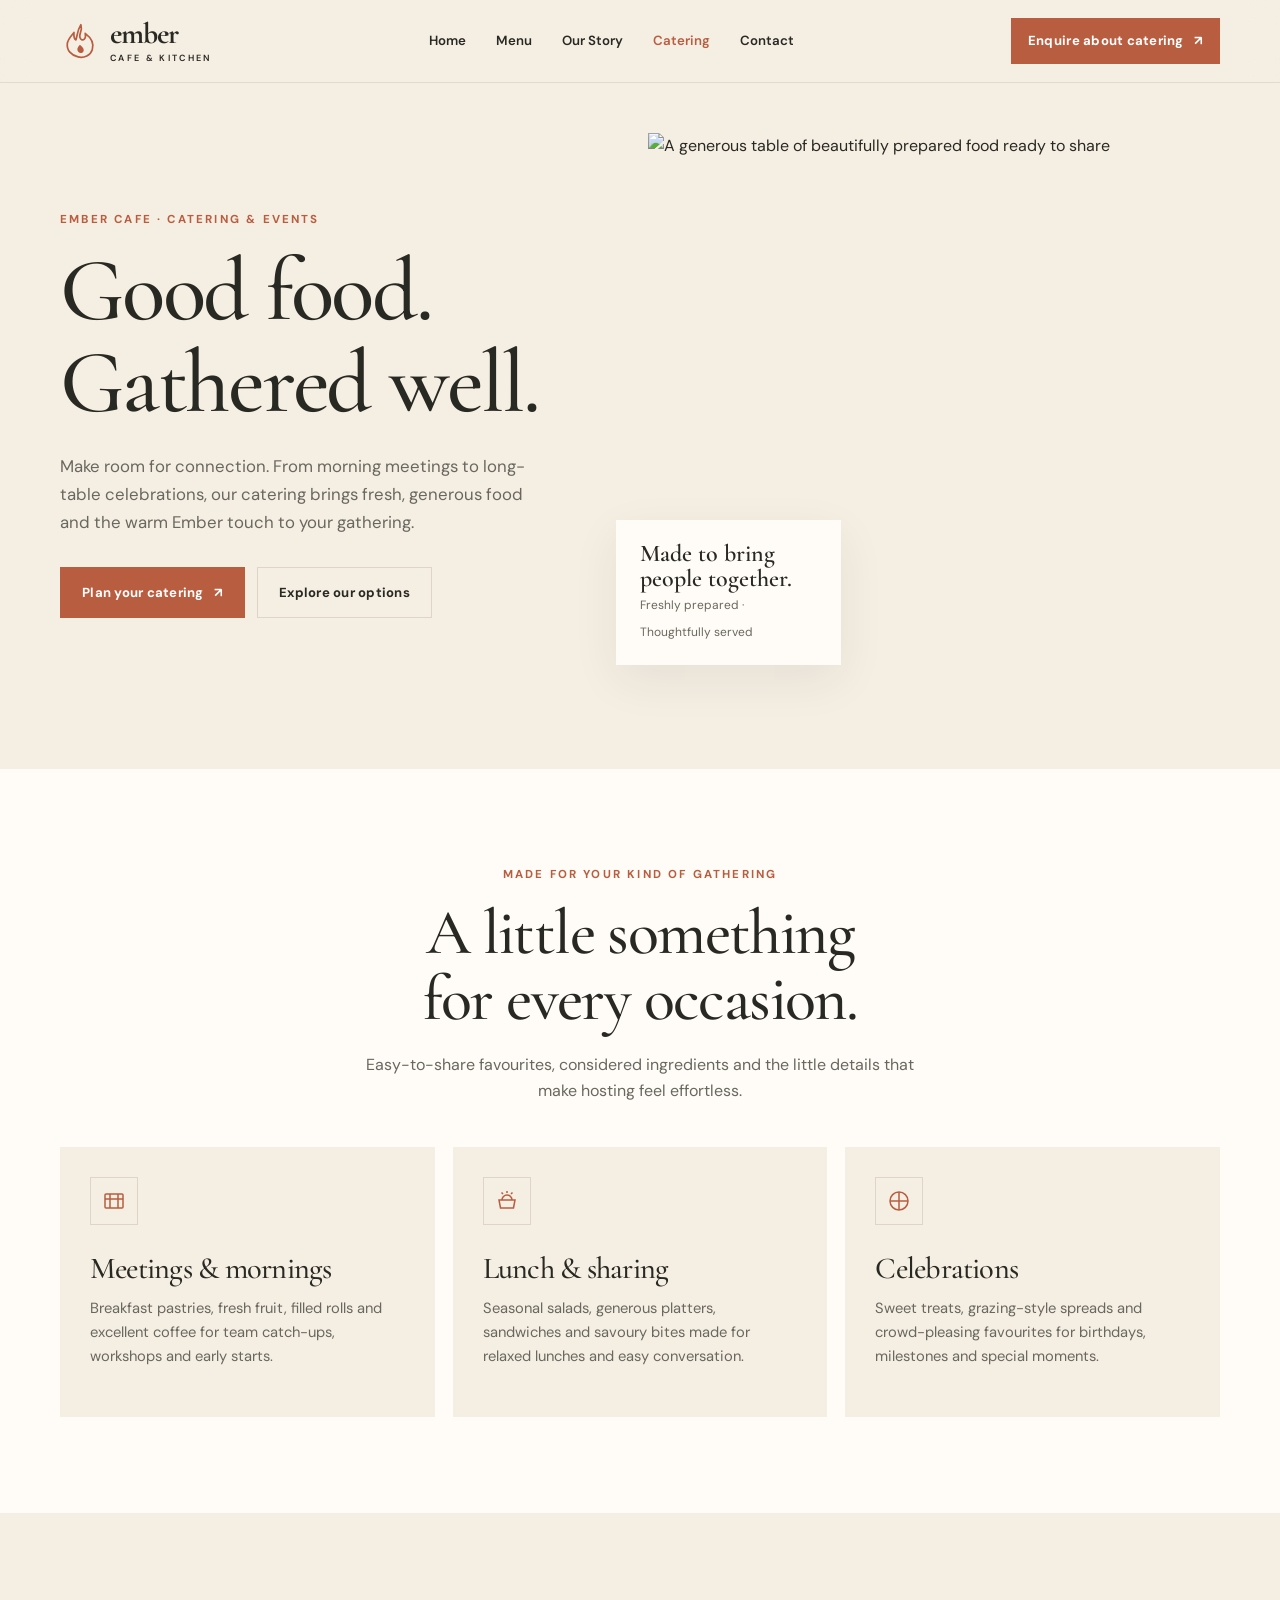
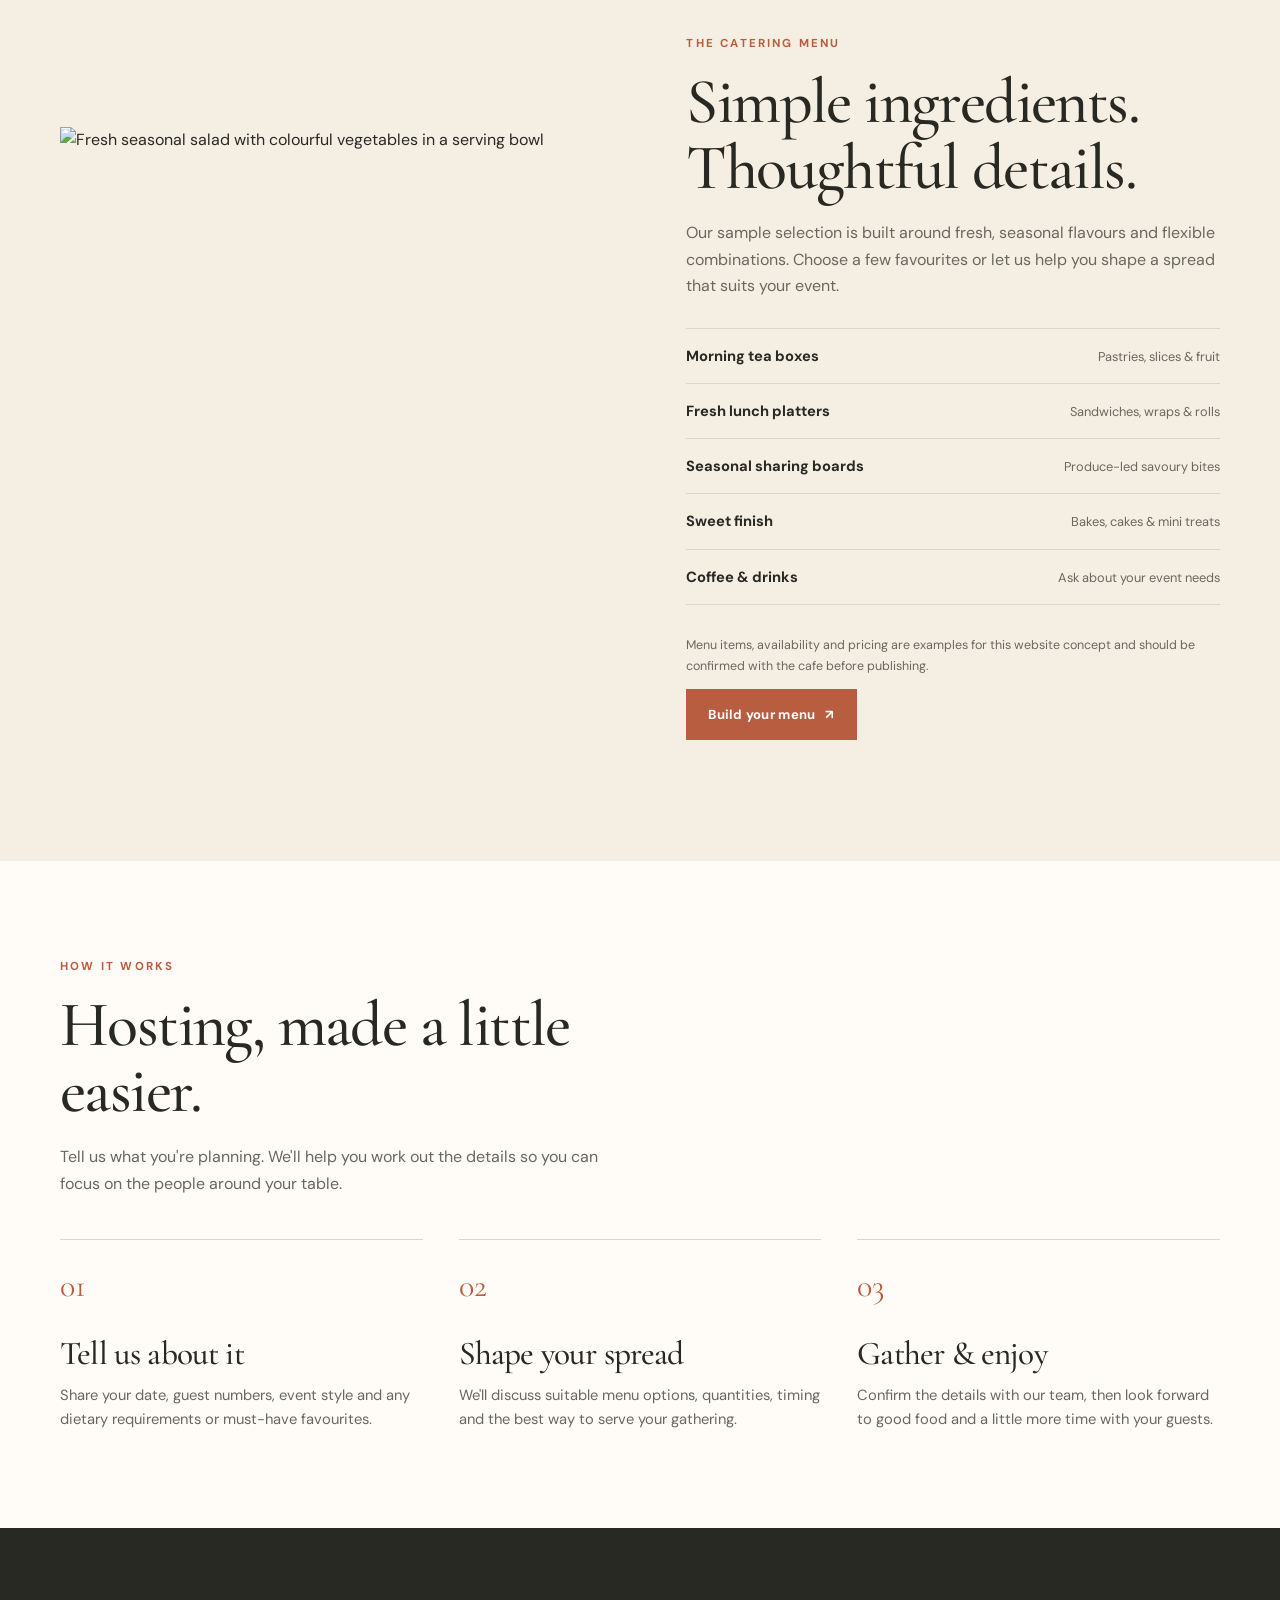
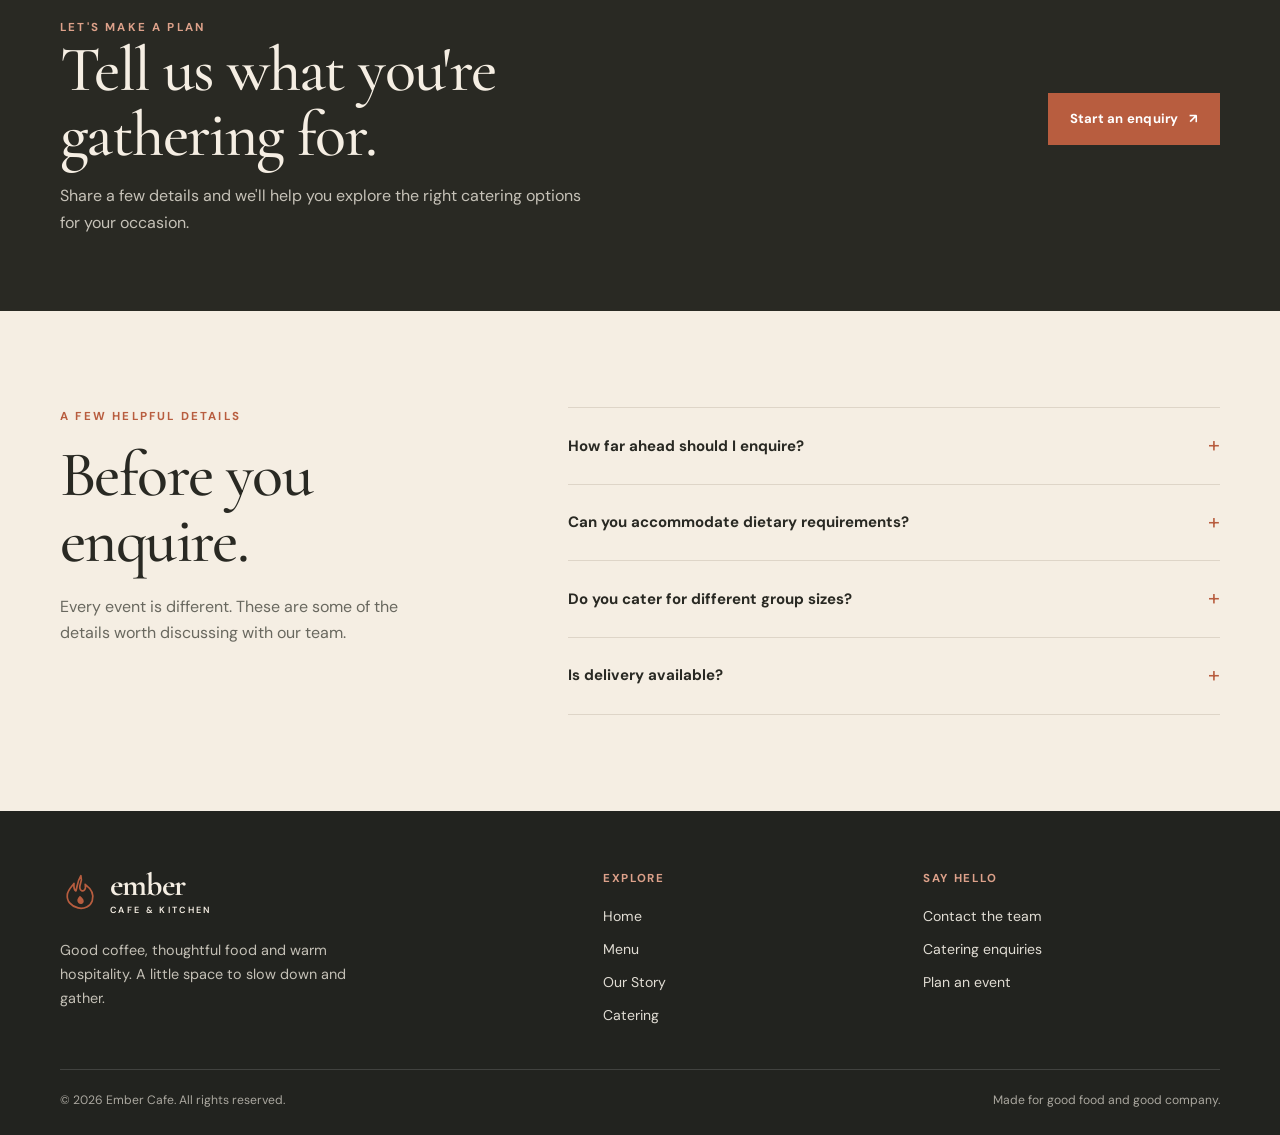
==== demo/cafe/catering.html @ 6b2b1d2e "Added cafe demo" ====
<!DOCTYPE html>
<html lang="en-NZ">
<head>
  <meta charset="UTF-8">
  <meta name="viewport" content="width=device-width, initial-scale=1">
  <meta name="theme-color" content="#F5EEE3">
  <title>Catering & Events | Ember Cafe</title>
  <meta name="description" content="Bring the warmth of Ember Cafe to your next meeting, celebration or gathering with thoughtful catering, fresh food and great coffee.">
  <meta property="og:title" content="Catering & Events | Ember Cafe">
  <meta property="og:description" content="Thoughtful food, good coffee and warm hospitality for your next gathering.">
  <meta property="og:type" content="website">
  <meta property="og:url" content="https://www.example.com/catering">
  <link rel="canonical" href="https://www.example.com/catering">
  <link rel="preconnect" href="https://fonts.googleapis.com">
  <link rel="preconnect" href="https://fonts.gstatic.com" crossorigin>
  <link href="https://fonts.googleapis.com/css2?family=Cormorant+Garamond:wght@400;500;600;700&family=DM+Sans:wght@400;500;600;700&display=swap" rel="stylesheet">
  <style>
    :root{--cream:#F5EEE3;--paper:#FFFCF7;--ink:#292923;--muted:#69685F;--terracotta:#B85D3F;--terracotta-dark:#91432D;--sage:#89917A;--line:#DED5C8;--white:#fff}
    *{box-sizing:border-box}
    html{scroll-behavior:smooth;scroll-padding-top:100px}
    body{margin:0;background:var(--cream);color:var(--ink);font-family:"DM Sans",sans-serif;line-height:1.65}
    img{display:block;max-width:100%;width:100%;object-fit:cover}
    a{color:inherit;text-decoration:none}
    button,input,select,textarea{font:inherit}
    .container{width:min(1160px,calc(100% - 48px));margin-inline:auto}
    .eyebrow{font-size:.72rem;letter-spacing:.19em;text-transform:uppercase;font-weight:700;color:var(--terracotta);margin:0 0 16px}
    h1,h2,h3,p{margin-top:0}
    h1,h2,h3{font-family:"Cormorant Garamond",serif;font-weight:500;line-height:1.03;letter-spacing:-.025em}
    h1{font-size:clamp(3.4rem,7vw,6.5rem);margin-bottom:24px}
    h2{font-size:clamp(2.6rem,5vw,4.4rem);margin-bottom:20px}
    h3{font-size:clamp(1.6rem,2.6vw,2.1rem);margin-bottom:12px}
    p{color:var(--muted)}
    .site-header{position:sticky;top:0;z-index:20;background:rgba(245,238,227,.95);backdrop-filter:blur(14px);border-bottom:1px solid rgba(41,41,35,.1)}
    .nav-wrap{min-height:82px;display:flex;align-items:center;justify-content:space-between;gap:28px}
    .brand{display:inline-flex;align-items:center;gap:11px;flex-shrink:0}
    .brand-mark{width:39px;height:39px;color:var(--terracotta)}
    .brand-name{font-family:"Cormorant Garamond",serif;font-size:1.85rem;line-height:1;font-weight:700;letter-spacing:-.035em}
    .brand-name span{display:block;font-family:"DM Sans",sans-serif;font-size:.56rem;letter-spacing:.26em;text-transform:uppercase;font-weight:600;margin-top:5px}
    .nav-links{display:flex;align-items:center;gap:30px;font-size:.83rem;font-weight:600}
    .nav-links a{transition:color .2s}
    .nav-links a:hover,.nav-links a[aria-current="page"]{color:var(--terracotta)}
    .nav-cta,.btn{display:inline-flex;align-items:center;justify-content:center;gap:10px;background:var(--terracotta);color:white;padding:14px 21px;border:1px solid var(--terracotta);font-size:.82rem;font-weight:700;letter-spacing:.02em;transition:background .2s,border-color .2s,transform .2s;cursor:pointer}
    .nav-cta{padding:11px 16px}
    .nav-cta:hover,.btn:hover{background:var(--terracotta-dark);border-color:var(--terracotta-dark);transform:translateY(-1px)}
    .btn-outline{background:transparent;color:var(--ink);border-color:var(--line)}
    .btn-outline:hover{color:white}
    .menu-toggle{display:none;background:none;border:0;padding:8px;color:var(--ink);cursor:pointer}
    .hero{padding:50px 0 76px}
    .hero-grid{display:grid;grid-template-columns:.94fr 1.06fr;align-items:center;gap:7%}
    .hero-copy{padding:32px 0 30px}
    .hero-copy .intro{max-width:470px;font-size:1.05rem;margin-bottom:30px}
    .hero-actions{display:flex;flex-wrap:wrap;gap:12px}
    .hero-media{position:relative;min-height:560px}
    .hero-media img{height:560px}
    .image-note{position:absolute;left:-32px;bottom:28px;background:var(--paper);padding:21px 24px;max-width:225px;box-shadow:0 15px 45px #29292312}
    .image-note strong{display:block;font-family:"Cormorant Garamond",serif;font-size:1.5rem;font-weight:600;line-height:1.05}
    .image-note span{font-size:.75rem;color:var(--muted)}
    .section{padding:96px 0}
    .section-paper{background:var(--paper)}
    .section-head{max-width:650px;margin-bottom:42px}
    .section-head.center{text-align:center;margin-inline:auto}
    .section-head p{max-width:560px}
    .section-head.center p{margin-inline:auto}
    .offer-grid{display:grid;grid-template-columns:repeat(3,1fr);gap:18px}
    .offer-card{background:var(--cream);padding:30px;min-height:270px;display:flex;flex-direction:column;align-items:flex-start}
    .offer-icon{width:48px;height:48px;border:1px solid var(--line);display:grid;place-items:center;color:var(--terracotta);margin-bottom:28px}
    .offer-icon svg{width:24px;height:24px}
    .offer-card p{font-size:.92rem;margin-bottom:0}
    .offer-card h3{font-size:1.9rem}
    .menu-feature{display:grid;grid-template-columns:1fr 1fr;align-items:center;gap:8%}
    .menu-feature img{height:520px}
    .menu-copy{padding:25px 0}
    .menu-list{list-style:none;padding:0;margin:28px 0 30px;border-top:1px solid var(--line)}
    .menu-list li{padding:15px 0;border-bottom:1px solid var(--line);display:flex;gap:20px;justify-content:space-between;align-items:baseline}
    .menu-list strong{font-size:.92rem}
    .menu-list span{font-size:.8rem;color:var(--muted);text-align:right}
    .note{font-size:.78rem;color:var(--muted)}
    .process-grid{display:grid;grid-template-columns:repeat(3,1fr);gap:36px}
    .step{border-top:1px solid var(--line);padding-top:20px}
    .step-number{font-family:"Cormorant Garamond",serif;font-size:2rem;color:var(--terracotta);display:block;margin-bottom:24px}
    .step p{font-size:.92rem;margin-bottom:0}
    .cta-band{background:var(--ink);color:var(--cream);padding:75px 0}
    .cta-inner{display:flex;align-items:center;justify-content:space-between;gap:35px}
    .cta-inner h2{max-width:650px;margin-bottom:0}
    .cta-inner p{color:#c6c2b8;max-width:540px;margin:15px 0 0}
    .cta-band .eyebrow{color:#DDA18A}
    .cta-band .btn{flex-shrink:0}
    .faq-grid{display:grid;grid-template-columns:.75fr 1.25fr;gap:10%}
    .faq-list{border-top:1px solid var(--line)}
    details{border-bottom:1px solid var(--line);padding:20px 0}
    summary{font-weight:700;font-size:.94rem;cursor:pointer;list-style:none;display:flex;align-items:center;justify-content:space-between;gap:15px}
    summary::-webkit-details-marker{display:none}
    summary::after{content:"+";font-size:1.35rem;color:var(--terracotta);font-weight:400}
    details[open] summary::after{content:"−"}
    details p{font-size:.9rem;margin:14px 30px 0 0}
    .site-footer{background:#22231F;color:var(--cream);padding:58px 0 24px}
    .footer-grid{display:grid;grid-template-columns:1.3fr .7fr .8fr;gap:60px;padding-bottom:42px}
    .footer-brand .brand-name{font-size:2rem}
    .footer-brand p{color:#c4c0b6;max-width:330px;margin-top:20px;font-size:.9rem}
    .footer-title{font-size:.72rem;letter-spacing:.15em;text-transform:uppercase;color:#DDA18A;font-weight:700;margin-bottom:17px}
    .footer-links{display:grid;gap:10px;font-size:.88rem;color:#e1ddd4}
    .footer-links a:hover{color:#DDA18A}
    .footer-bottom{border-top:1px solid #ffffff24;padding-top:20px;display:flex;justify-content:space-between;gap:20px;font-size:.76rem;color:#aaa79f}
    .footer-bottom p{color:inherit;margin:0}
    @media(max-width:900px){.nav-links{gap:18px}.nav-links a{font-size:.78rem}.nav-cta{display:none}.hero-grid{gap:4%}.hero-media,.hero-media img{min-height:470px;height:470px}.image-note{left:-18px}.offer-grid{grid-template-columns:1fr 1fr}.offer-card:last-child{grid-column:span 2;min-height:220px}.menu-feature{gap:5%}.menu-feature img{height:460px}.footer-grid{gap:35px}}
    @media(max-width:700px){.container{width:min(100% - 36px,560px)}.nav-wrap{min-height:72px}.menu-toggle{display:block}.menu-toggle svg{width:26px;height:26px}.nav-links{display:none;position:absolute;top:72px;left:0;right:0;background:var(--cream);padding:18px 24px 25px;border-bottom:1px solid var(--line);flex-direction:column;align-items:stretch;gap:0}.nav-links.open{display:flex}.nav-links a{padding:12px 0;font-size:.9rem;border-bottom:1px solid #29292312}.nav-links a:last-child{border-bottom:0}.hero{padding:28px 0 56px}.hero-grid{grid-template-columns:1fr;gap:30px}.hero-copy{padding:20px 0 0}.hero-copy .intro{font-size:.98rem}.hero-media,.hero-media img{height:380px;min-height:380px}.image-note{left:12px;bottom:12px;padding:17px 18px}.section{padding:68px 0}h1{font-size:clamp(3.25rem,15vw,5rem)}h2{font-size:clamp(2.6rem,12vw,3.7rem)}.offer-grid{grid-template-columns:1fr}.offer-card,.offer-card:last-child{grid-column:auto;min-height:unset;padding:26px}.offer-icon{margin-bottom:20px}.menu-feature{grid-template-columns:1fr;gap:28px}.menu-feature img{height:350px;order:2}.menu-copy{padding:0}.process-grid{grid-template-columns:1fr;gap:28px}.step{padding-top:16px}.step-number{margin-bottom:12px}.cta-inner{align-items:flex-start;flex-direction:column}.cta-band{padding:60px 0}.faq-grid{grid-template-columns:1fr;gap:18px}.footer-grid{grid-template-columns:1fr 1fr;gap:32px}.footer-brand{grid-column:span 2}.footer-bottom{flex-direction:column;gap:8px}}
    @media(prefers-reduced-motion:reduce){html{scroll-behavior:auto}*,*::before,*::after{transition:none!important}}
  </style>
  <script type="application/ld+json">
  {"@context":"https://schema.org","@graph":[{"@type":"Organization","name":"Ember Cafe","url":"https://www.example.com","description":"Cafe and catering concept"},{"@type":"WebPage","name":"Catering & Events | Ember Cafe","url":"https://www.example.com/catering","description":"Catering for meetings, celebrations and gatherings."}]}
  </script>
</head>
<body>
<header class="site-header">
  <div class="container nav-wrap">
    <a class="brand" href="index.html" aria-label="Ember Cafe home">
      <svg class="brand-mark" viewBox="0 0 48 48" fill="none" aria-hidden="true"><path d="M25.7 4.5c2.4 8.1-2.4 10.3-1.3 15.4.7 3.1 3.5 4.3 5.5 2.4 2.4-2.2 1.4-5.6 1.1-7.1 7 5.2 11.4 12.1 8.7 20.1C37.6 42 29.8 46 22.2 44.2 13.9 42.3 8 36 9 27.8c.7-5.8 4.9-9.4 8.2-13.7-.4 5.4.3 8.1 2.4 9.2 1.8-5.8 1.7-11.8 6.1-18.8Z" stroke="currentColor" stroke-width="2.1" stroke-linecap="round" stroke-linejoin="round"/><path d="M24.5 29.1c-3.4 3.2-4.2 6.2-1.9 9 1.6 2 4.8 1.8 6.1-.3 1.5-2.4.1-5.2-4.2-8.7Z" fill="currentColor"/></svg>
      <span class="brand-name">ember<span>cafe & kitchen</span></span>
    </a>
    <nav class="nav-links" id="primary-nav" aria-label="Main navigation">
      <a href="index.html">Home</a><a href="menu.html">Menu</a><a href="about.html">Our Story</a><a href="catering.html" aria-current="page">Catering</a><a href="contact.html">Contact</a>
    </nav>
    <a class="nav-cta" href="#enquire">Enquire about catering <span aria-hidden="true">↗</span></a>
    <button class="menu-toggle" aria-label="Open navigation menu" aria-expanded="false" aria-controls="primary-nav"><svg viewBox="0 0 24 24" fill="none" stroke="currentColor" stroke-width="1.7" stroke-linecap="round"><path d="M3 7h18M3 12h18M3 17h18"/></svg></button>
  </div>
</header>
<main>
  <section class="hero">
    <div class="container hero-grid">
      <div class="hero-copy">
        <p class="eyebrow">Ember Cafe · Catering & events</p>
        <h1>Good food.<br>Gathered well.</h1>
        <p class="intro">Make room for connection. From morning meetings to long-table celebrations, our catering brings fresh, generous food and the warm Ember touch to your gathering.</p>
        <div class="hero-actions"><a class="btn" href="#enquire">Plan your catering <span aria-hidden="true">↗</span></a><a class="btn btn-outline" href="#offerings">Explore our options</a></div>
      </div>
      <div class="hero-media">
        <img src="https://images.unsplash.com/photo-1555244162-803834f70033?auto=format&fit=crop&w=1400&q=85" alt="A generous table of beautifully prepared food ready to share" fetchpriority="high">
        <div class="image-note"><strong>Made to bring people together.</strong><span>Freshly prepared · Thoughtfully served</span></div>
      </div>
    </div>
  </section>

  <section class="section section-paper" id="offerings">
    <div class="container">
      <div class="section-head center">
        <p class="eyebrow">Made for your kind of gathering</p>
        <h2>A little something<br>for every occasion.</h2>
        <p>Easy-to-share favourites, considered ingredients and the little details that make hosting feel effortless.</p>
      </div>
      <div class="offer-grid">
        <article class="offer-card">
          <div class="offer-icon"><svg viewBox="0 0 24 24" fill="none" stroke="currentColor" stroke-width="1.5"><rect x="3" y="5" width="18" height="14" rx="1"/><path d="M3 10h18M8 5v14m8-14v14"/></svg></div>
          <h3>Meetings & mornings</h3><p>Breakfast pastries, fresh fruit, filled rolls and excellent coffee for team catch-ups, workshops and early starts.</p>
        </article>
        <article class="offer-card">
          <div class="offer-icon"><svg viewBox="0 0 24 24" fill="none" stroke="currentColor" stroke-width="1.5"><path d="M4 11h16l-1.5 8h-13L4 11Z"/><path d="M7 11a5 5 0 0 1 10 0M12 4V2M8 5 6.5 3.5m9.5 1.5 1.5-1.5"/></svg></div>
          <h3>Lunch & sharing</h3><p>Seasonal salads, generous platters, sandwiches and savoury bites made for relaxed lunches and easy conversation.</p>
        </article>
        <article class="offer-card">
          <div class="offer-icon"><svg viewBox="0 0 24 24" fill="none" stroke="currentColor" stroke-width="1.5"><path d="M12 3v18M3 12h18"/><circle cx="12" cy="12" r="9"/></svg></div>
          <h3>Celebrations</h3><p>Sweet treats, grazing-style spreads and crowd-pleasing favourites for birthdays, milestones and special moments.</p>
        </article>
      </div>
    </div>
  </section>

  <section class="section">
    <div class="container menu-feature">
      <img src="https://images.unsplash.com/photo-1547592180-85f173990554?auto=format&fit=crop&w=1100&q=85" alt="Fresh seasonal salad with colourful vegetables in a serving bowl" loading="lazy">
      <div class="menu-copy">
        <p class="eyebrow">The catering menu</p>
        <h2>Simple ingredients.<br>Thoughtful details.</h2>
        <p>Our sample selection is built around fresh, seasonal flavours and flexible combinations. Choose a few favourites or let us help you shape a spread that suits your event.</p>
        <ul class="menu-list">
          <li><strong>Morning tea boxes</strong><span>Pastries, slices & fruit</span></li>
          <li><strong>Fresh lunch platters</strong><span>Sandwiches, wraps & rolls</span></li>
          <li><strong>Seasonal sharing boards</strong><span>Produce-led savoury bites</span></li>
          <li><strong>Sweet finish</strong><span>Bakes, cakes & mini treats</span></li>
          <li><strong>Coffee & drinks</strong><span>Ask about your event needs</span></li>
        </ul>
        <p class="note">Menu items, availability and pricing are examples for this website concept and should be confirmed with the cafe before publishing.</p>
        <a class="btn" href="#enquire">Build your menu <span aria-hidden="true">↗</span></a>
      </div>
    </div>
  </section>

  <section class="section section-paper">
    <div class="container">
      <div class="section-head">
        <p class="eyebrow">How it works</p>
        <h2>Hosting, made a little easier.</h2>
        <p>Tell us what you're planning. We'll help you work out the details so you can focus on the people around your table.</p>
      </div>
      <div class="process-grid">
        <article class="step"><span class="step-number">01</span><h3>Tell us about it</h3><p>Share your date, guest numbers, event style and any dietary requirements or must-have favourites.</p></article>
        <article class="step"><span class="step-number">02</span><h3>Shape your spread</h3><p>We'll discuss suitable menu options, quantities, timing and the best way to serve your gathering.</p></article>
        <article class="step"><span class="step-number">03</span><h3>Gather & enjoy</h3><p>Confirm the details with our team, then look forward to good food and a little more time with your guests.</p></article>
      </div>
    </div>
  </section>

  <section class="cta-band" id="enquire">
    <div class="container cta-inner">
      <div><p class="eyebrow">Let's make a plan</p><h2>Tell us what you're gathering for.</h2><p>Share a few details and we'll help you explore the right catering options for your occasion.</p></div>
      <a class="btn" href="contact.html?subject=Catering%20enquiry">Start an enquiry <span aria-hidden="true">↗</span></a>
    </div>
  </section>

  <section class="section">
    <div class="container faq-grid">
      <div class="section-head">
        <p class="eyebrow">A few helpful details</p>
        <h2>Before you enquire.</h2>
        <p>Every event is different. These are some of the details worth discussing with our team.</p>
      </div>
      <div class="faq-list">
        <details><summary>How far ahead should I enquire?</summary><p>As early as you can, especially for larger gatherings or popular dates. Your enquiry can include the date and approximate guest count so the team can advise on availability.</p></details>
        <details><summary>Can you accommodate dietary requirements?</summary><p>Let us know about allergies, intolerances and dietary preferences when you enquire. Options and cross-contact arrangements should be confirmed directly with the cafe before ordering.</p></details>
        <details><summary>Do you cater for different group sizes?</summary><p>Tell us your expected numbers and event style. The team can discuss suitable quantities and whether your request can be accommodated.</p></details>
        <details><summary>Is delivery available?</summary><p>Delivery, collection, service areas and any associated fees need to be confirmed with the cafe when you make your enquiry.</p></details>
      </div>
    </div>
  </section>
</main>
<footer class="site-footer">
  <div class="container">
    <div class="footer-grid">
      <div class="footer-brand">
        <a class="brand" href="index.html" aria-label="Ember Cafe home"><svg class="brand-mark" viewBox="0 0 48 48" fill="none" aria-hidden="true"><path d="M25.7 4.5c2.4 8.1-2.4 10.3-1.3 15.4.7 3.1 3.5 4.3 5.5 2.4 2.4-2.2 1.4-5.6 1.1-7.1 7 5.2 11.4 12.1 8.7 20.1C37.6 42 29.8 46 22.2 44.2 13.9 42.3 8 36 9 27.8c.7-5.8 4.9-9.4 8.2-13.7-.4 5.4.3 8.1 2.4 9.2 1.8-5.8 1.7-11.8 6.1-18.8Z" stroke="currentColor" stroke-width="2.1" stroke-linecap="round" stroke-linejoin="round"/><path d="M24.5 29.1c-3.4 3.2-4.2 6.2-1.9 9 1.6 2 4.8 1.8 6.1-.3 1.5-2.4.1-5.2-4.2-8.7Z" fill="currentColor"/></svg><span class="brand-name">ember<span>cafe & kitchen</span></span></a>
        <p>Good coffee, thoughtful food and warm hospitality. A little space to slow down and gather.</p>
      </div>
      <div><div class="footer-title">Explore</div><div class="footer-links"><a href="index.html">Home</a><a href="menu.html">Menu</a><a href="about.html">Our Story</a><a href="catering.html">Catering</a></div></div>
      <div><div class="footer-title">Say hello</div><div class="footer-links"><a href="contact.html">Contact the team</a><a href="contact.html?subject=Catering%20enquiry">Catering enquiries</a><a href="#enquire">Plan an event</a></div></div>
    </div>
    <div class="footer-bottom"><p>© <span id="year"></span> Ember Cafe. All rights reserved.</p><p>Made for good food and good company.</p></div>
  </div>
</footer>
<script>
  const toggle = document.querySelector('.menu-toggle');
  const nav = document.querySelector('.nav-links');
  toggle.addEventListener('click', () => {
    const open = nav.classList.toggle('open');
    toggle.setAttribute('aria-expanded', String(open));
    toggle.setAttribute('aria-label', open ? 'Close navigation menu' : 'Open navigation menu');
  });
  nav.querySelectorAll('a').forEach(link => link.addEventListener('click', () => {
    nav.classList.remove('open');
    toggle.setAttribute('aria-expanded', 'false');
    toggle.setAttribute('aria-label', 'Open navigation menu');
  }));
  document.getElementById('year').textContent = new Date().getFullYear();
</script>
</body>
</html>
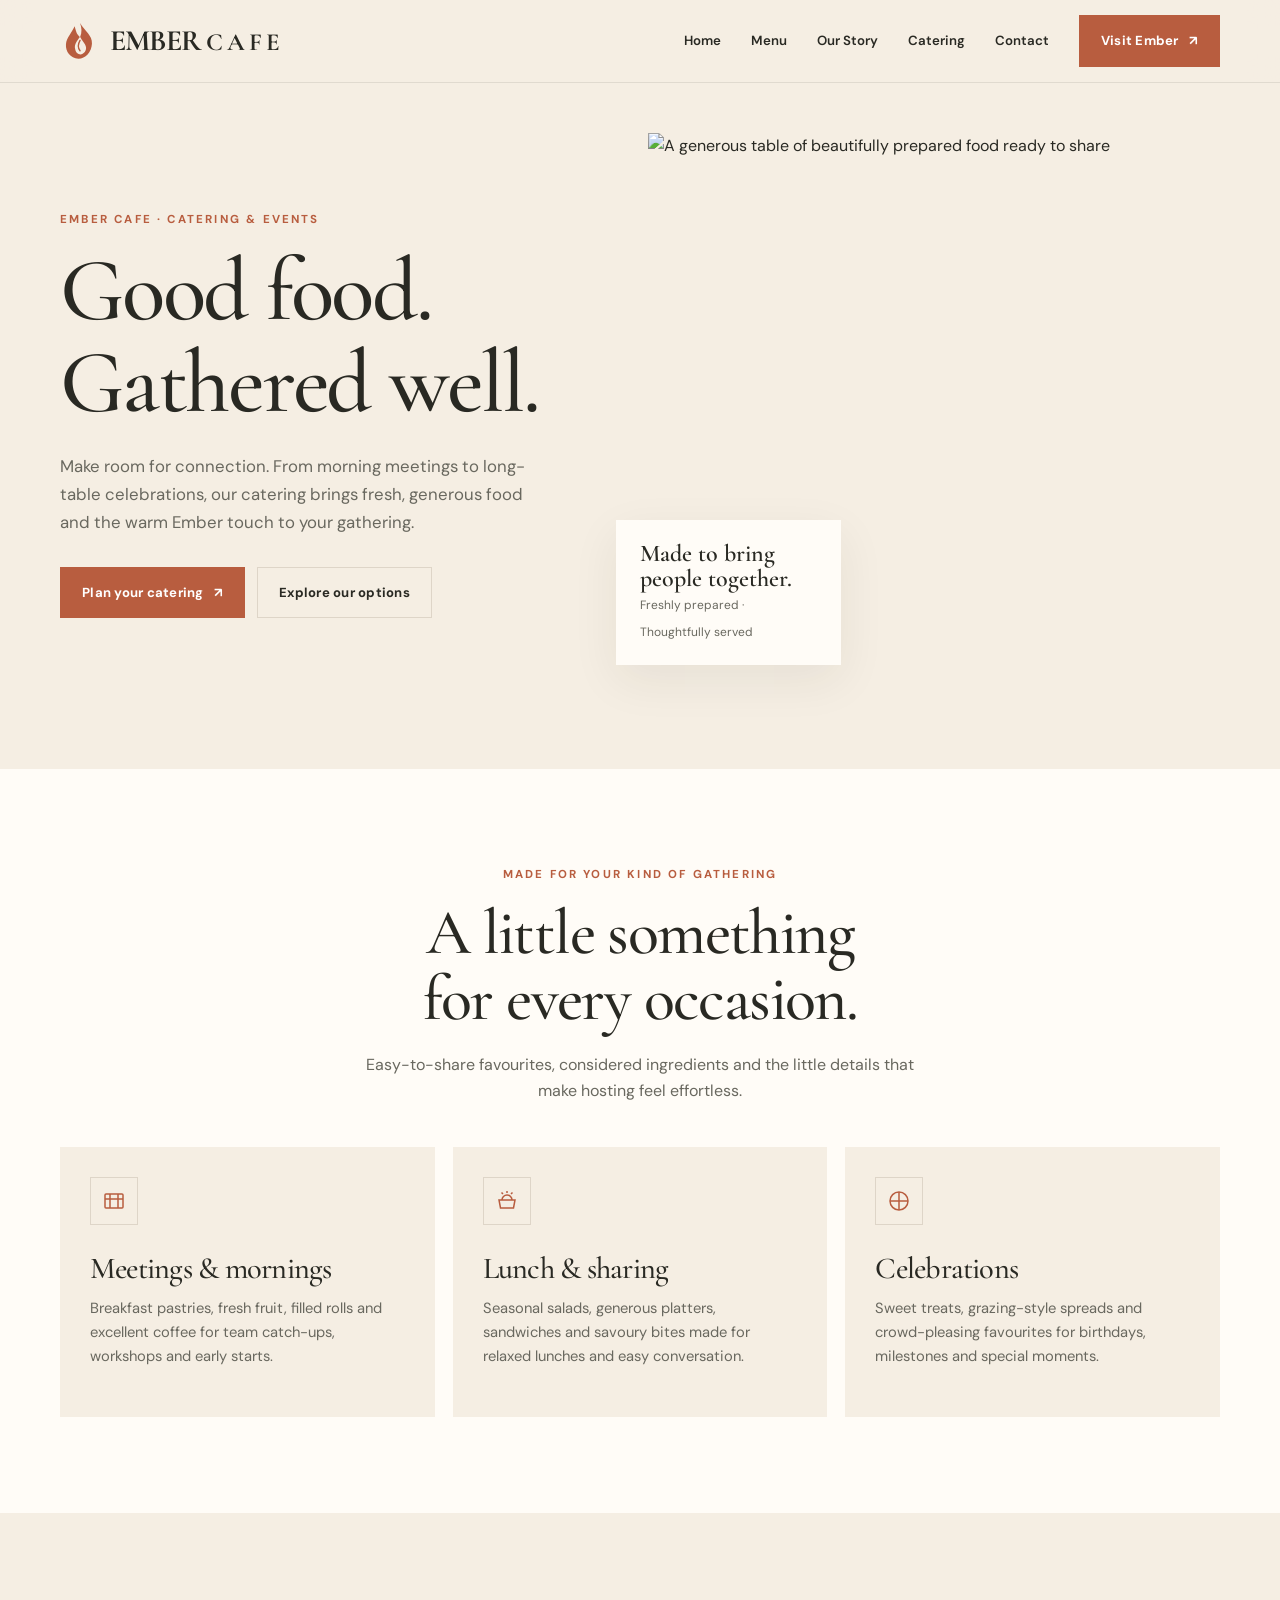
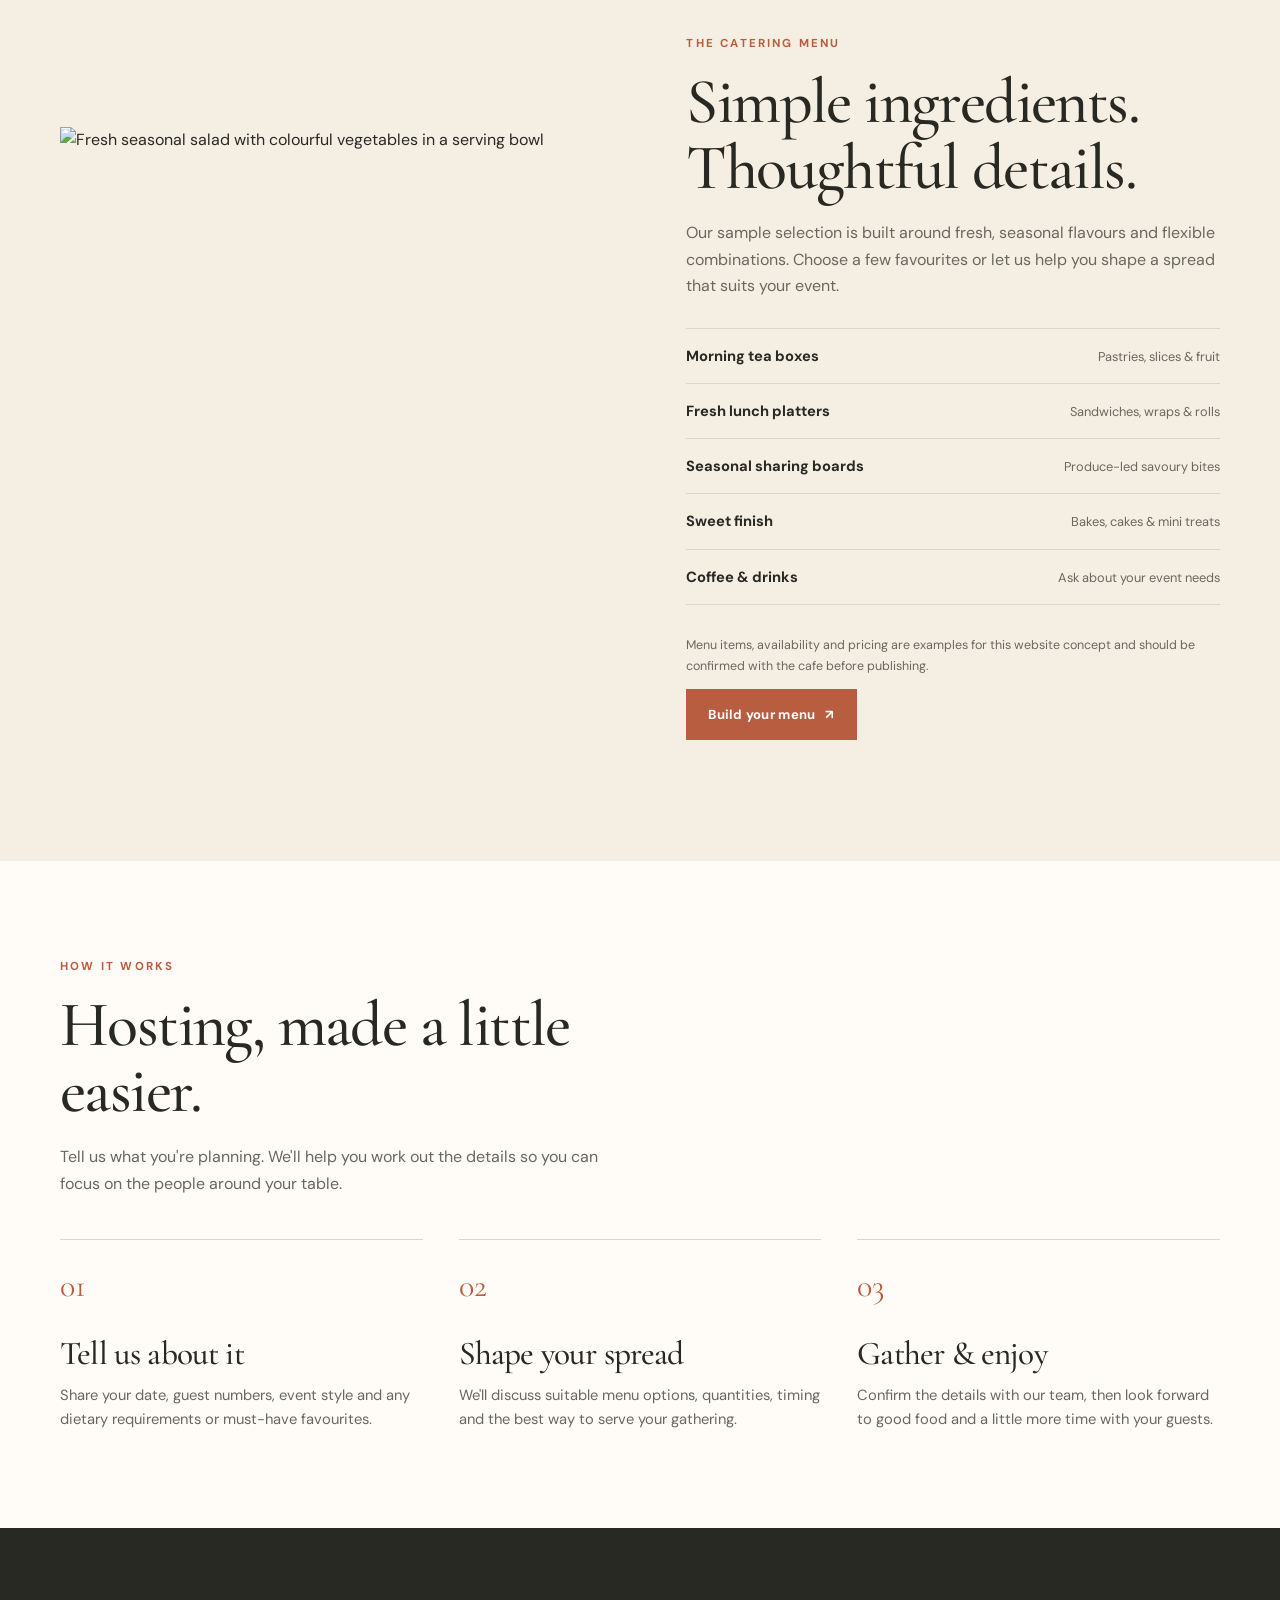
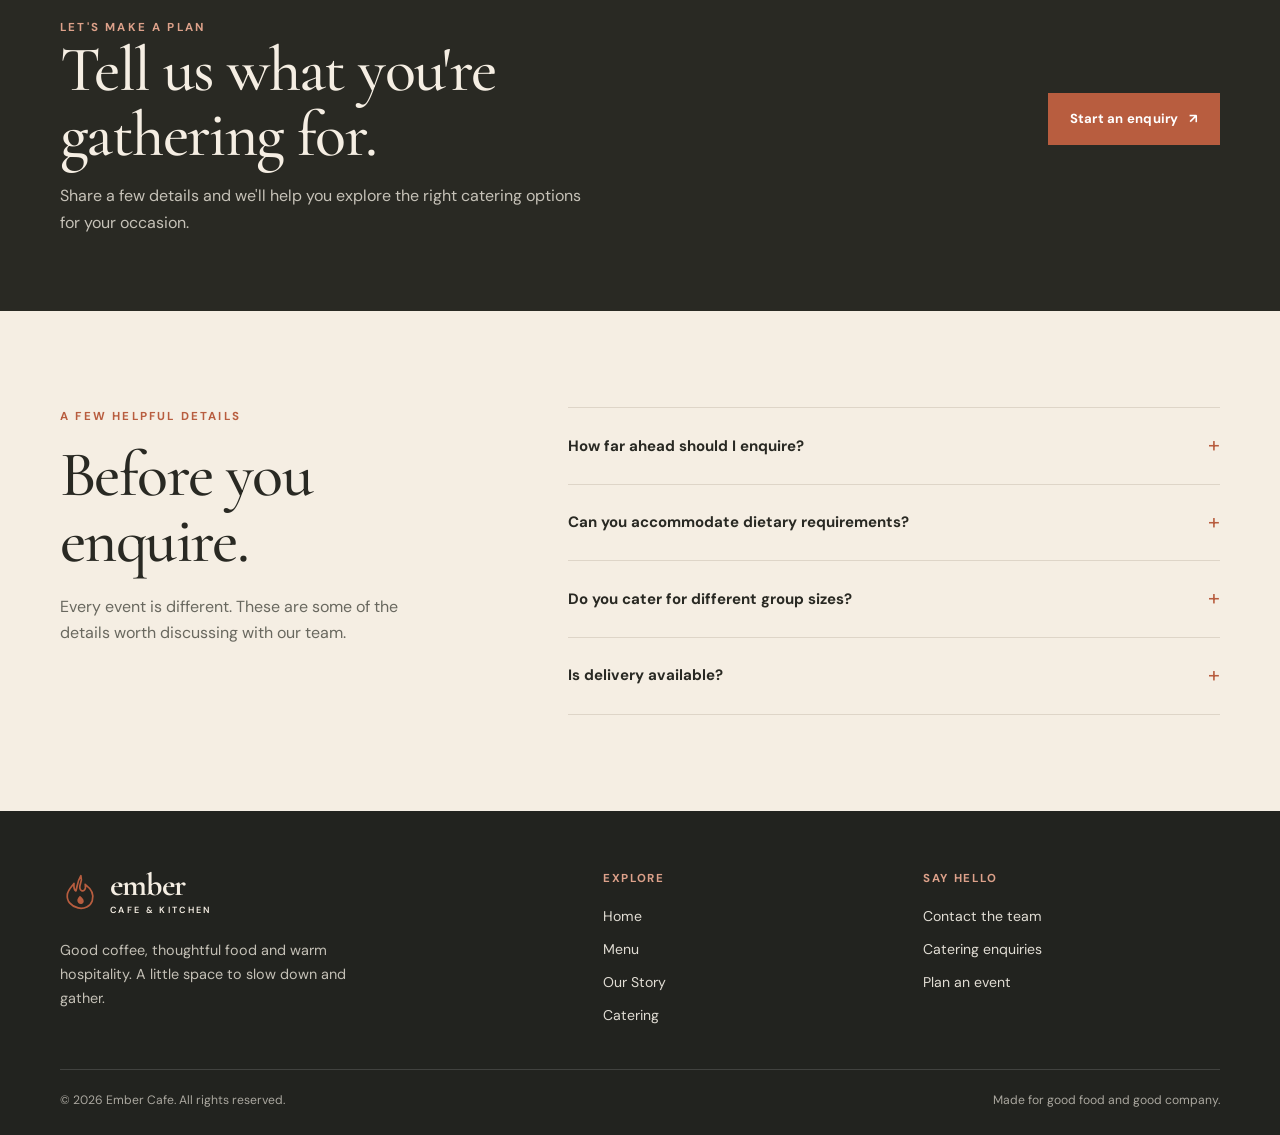
==== commit 5131564d: "Fixed Ember cafe header" ====
--- a/demo/cafe/catering.html
+++ b/demo/cafe/catering.html
@@ -1,11 +1,13 @@
 <!DOCTYPE html>
 <html lang="en-NZ">
+
 <head>
   <meta charset="UTF-8">
   <meta name="viewport" content="width=device-width, initial-scale=1">
   <meta name="theme-color" content="#F5EEE3">
   <title>Catering & Events | Ember Cafe</title>
-  <meta name="description" content="Bring the warmth of Ember Cafe to your next meeting, celebration or gathering with thoughtful catering, fresh food and great coffee.">
+  <meta name="description"
+    content="Bring the warmth of Ember Cafe to your next meeting, celebration or gathering with thoughtful catering, fresh food and great coffee.">
   <meta property="og:title" content="Catering & Events | Ember Cafe">
   <meta property="og:description" content="Thoughtful food, good coffee and warm hospitality for your next gathering.">
   <meta property="og:type" content="website">
@@ -13,242 +15,1004 @@
   <link rel="canonical" href="https://www.example.com/catering">
   <link rel="preconnect" href="https://fonts.googleapis.com">
   <link rel="preconnect" href="https://fonts.gstatic.com" crossorigin>
-  <link href="https://fonts.googleapis.com/css2?family=Cormorant+Garamond:wght@400;500;600;700&family=DM+Sans:wght@400;500;600;700&display=swap" rel="stylesheet">
+  <link
+    href="https://fonts.googleapis.com/css2?family=Cormorant+Garamond:wght@400;500;600;700&family=DM+Sans:wght@400;500;600;700&display=swap"
+    rel="stylesheet">
   <style>
-    :root{--cream:#F5EEE3;--paper:#FFFCF7;--ink:#292923;--muted:#69685F;--terracotta:#B85D3F;--terracotta-dark:#91432D;--sage:#89917A;--line:#DED5C8;--white:#fff}
-    *{box-sizing:border-box}
-    html{scroll-behavior:smooth;scroll-padding-top:100px}
-    body{margin:0;background:var(--cream);color:var(--ink);font-family:"DM Sans",sans-serif;line-height:1.65}
-    img{display:block;max-width:100%;width:100%;object-fit:cover}
-    a{color:inherit;text-decoration:none}
-    button,input,select,textarea{font:inherit}
-    .container{width:min(1160px,calc(100% - 48px));margin-inline:auto}
-    .eyebrow{font-size:.72rem;letter-spacing:.19em;text-transform:uppercase;font-weight:700;color:var(--terracotta);margin:0 0 16px}
-    h1,h2,h3,p{margin-top:0}
-    h1,h2,h3{font-family:"Cormorant Garamond",serif;font-weight:500;line-height:1.03;letter-spacing:-.025em}
-    h1{font-size:clamp(3.4rem,7vw,6.5rem);margin-bottom:24px}
-    h2{font-size:clamp(2.6rem,5vw,4.4rem);margin-bottom:20px}
-    h3{font-size:clamp(1.6rem,2.6vw,2.1rem);margin-bottom:12px}
-    p{color:var(--muted)}
-    .site-header{position:sticky;top:0;z-index:20;background:rgba(245,238,227,.95);backdrop-filter:blur(14px);border-bottom:1px solid rgba(41,41,35,.1)}
-    .nav-wrap{min-height:82px;display:flex;align-items:center;justify-content:space-between;gap:28px}
-    .brand{display:inline-flex;align-items:center;gap:11px;flex-shrink:0}
-    .brand-mark{width:39px;height:39px;color:var(--terracotta)}
-    .brand-name{font-family:"Cormorant Garamond",serif;font-size:1.85rem;line-height:1;font-weight:700;letter-spacing:-.035em}
-    .brand-name span{display:block;font-family:"DM Sans",sans-serif;font-size:.56rem;letter-spacing:.26em;text-transform:uppercase;font-weight:600;margin-top:5px}
-    .nav-links{display:flex;align-items:center;gap:30px;font-size:.83rem;font-weight:600}
-    .nav-links a{transition:color .2s}
-    .nav-links a:hover,.nav-links a[aria-current="page"]{color:var(--terracotta)}
-    .nav-cta,.btn{display:inline-flex;align-items:center;justify-content:center;gap:10px;background:var(--terracotta);color:white;padding:14px 21px;border:1px solid var(--terracotta);font-size:.82rem;font-weight:700;letter-spacing:.02em;transition:background .2s,border-color .2s,transform .2s;cursor:pointer}
-    .nav-cta{padding:11px 16px}
-    .nav-cta:hover,.btn:hover{background:var(--terracotta-dark);border-color:var(--terracotta-dark);transform:translateY(-1px)}
-    .btn-outline{background:transparent;color:var(--ink);border-color:var(--line)}
-    .btn-outline:hover{color:white}
-    .menu-toggle{display:none;background:none;border:0;padding:8px;color:var(--ink);cursor:pointer}
-    .hero{padding:50px 0 76px}
-    .hero-grid{display:grid;grid-template-columns:.94fr 1.06fr;align-items:center;gap:7%}
-    .hero-copy{padding:32px 0 30px}
-    .hero-copy .intro{max-width:470px;font-size:1.05rem;margin-bottom:30px}
-    .hero-actions{display:flex;flex-wrap:wrap;gap:12px}
-    .hero-media{position:relative;min-height:560px}
-    .hero-media img{height:560px}
-    .image-note{position:absolute;left:-32px;bottom:28px;background:var(--paper);padding:21px 24px;max-width:225px;box-shadow:0 15px 45px #29292312}
-    .image-note strong{display:block;font-family:"Cormorant Garamond",serif;font-size:1.5rem;font-weight:600;line-height:1.05}
-    .image-note span{font-size:.75rem;color:var(--muted)}
-    .section{padding:96px 0}
-    .section-paper{background:var(--paper)}
-    .section-head{max-width:650px;margin-bottom:42px}
-    .section-head.center{text-align:center;margin-inline:auto}
-    .section-head p{max-width:560px}
-    .section-head.center p{margin-inline:auto}
-    .offer-grid{display:grid;grid-template-columns:repeat(3,1fr);gap:18px}
-    .offer-card{background:var(--cream);padding:30px;min-height:270px;display:flex;flex-direction:column;align-items:flex-start}
-    .offer-icon{width:48px;height:48px;border:1px solid var(--line);display:grid;place-items:center;color:var(--terracotta);margin-bottom:28px}
-    .offer-icon svg{width:24px;height:24px}
-    .offer-card p{font-size:.92rem;margin-bottom:0}
-    .offer-card h3{font-size:1.9rem}
-    .menu-feature{display:grid;grid-template-columns:1fr 1fr;align-items:center;gap:8%}
-    .menu-feature img{height:520px}
-    .menu-copy{padding:25px 0}
-    .menu-list{list-style:none;padding:0;margin:28px 0 30px;border-top:1px solid var(--line)}
-    .menu-list li{padding:15px 0;border-bottom:1px solid var(--line);display:flex;gap:20px;justify-content:space-between;align-items:baseline}
-    .menu-list strong{font-size:.92rem}
-    .menu-list span{font-size:.8rem;color:var(--muted);text-align:right}
-    .note{font-size:.78rem;color:var(--muted)}
-    .process-grid{display:grid;grid-template-columns:repeat(3,1fr);gap:36px}
-    .step{border-top:1px solid var(--line);padding-top:20px}
-    .step-number{font-family:"Cormorant Garamond",serif;font-size:2rem;color:var(--terracotta);display:block;margin-bottom:24px}
-    .step p{font-size:.92rem;margin-bottom:0}
-    .cta-band{background:var(--ink);color:var(--cream);padding:75px 0}
-    .cta-inner{display:flex;align-items:center;justify-content:space-between;gap:35px}
-    .cta-inner h2{max-width:650px;margin-bottom:0}
-    .cta-inner p{color:#c6c2b8;max-width:540px;margin:15px 0 0}
-    .cta-band .eyebrow{color:#DDA18A}
-    .cta-band .btn{flex-shrink:0}
-    .faq-grid{display:grid;grid-template-columns:.75fr 1.25fr;gap:10%}
-    .faq-list{border-top:1px solid var(--line)}
-    details{border-bottom:1px solid var(--line);padding:20px 0}
-    summary{font-weight:700;font-size:.94rem;cursor:pointer;list-style:none;display:flex;align-items:center;justify-content:space-between;gap:15px}
-    summary::-webkit-details-marker{display:none}
-    summary::after{content:"+";font-size:1.35rem;color:var(--terracotta);font-weight:400}
-    details[open] summary::after{content:"−"}
-    details p{font-size:.9rem;margin:14px 30px 0 0}
-    .site-footer{background:#22231F;color:var(--cream);padding:58px 0 24px}
-    .footer-grid{display:grid;grid-template-columns:1.3fr .7fr .8fr;gap:60px;padding-bottom:42px}
-    .footer-brand .brand-name{font-size:2rem}
-    .footer-brand p{color:#c4c0b6;max-width:330px;margin-top:20px;font-size:.9rem}
-    .footer-title{font-size:.72rem;letter-spacing:.15em;text-transform:uppercase;color:#DDA18A;font-weight:700;margin-bottom:17px}
-    .footer-links{display:grid;gap:10px;font-size:.88rem;color:#e1ddd4}
-    .footer-links a:hover{color:#DDA18A}
-    .footer-bottom{border-top:1px solid #ffffff24;padding-top:20px;display:flex;justify-content:space-between;gap:20px;font-size:.76rem;color:#aaa79f}
-    .footer-bottom p{color:inherit;margin:0}
-    @media(max-width:900px){.nav-links{gap:18px}.nav-links a{font-size:.78rem}.nav-cta{display:none}.hero-grid{gap:4%}.hero-media,.hero-media img{min-height:470px;height:470px}.image-note{left:-18px}.offer-grid{grid-template-columns:1fr 1fr}.offer-card:last-child{grid-column:span 2;min-height:220px}.menu-feature{gap:5%}.menu-feature img{height:460px}.footer-grid{gap:35px}}
-    @media(max-width:700px){.container{width:min(100% - 36px,560px)}.nav-wrap{min-height:72px}.menu-toggle{display:block}.menu-toggle svg{width:26px;height:26px}.nav-links{display:none;position:absolute;top:72px;left:0;right:0;background:var(--cream);padding:18px 24px 25px;border-bottom:1px solid var(--line);flex-direction:column;align-items:stretch;gap:0}.nav-links.open{display:flex}.nav-links a{padding:12px 0;font-size:.9rem;border-bottom:1px solid #29292312}.nav-links a:last-child{border-bottom:0}.hero{padding:28px 0 56px}.hero-grid{grid-template-columns:1fr;gap:30px}.hero-copy{padding:20px 0 0}.hero-copy .intro{font-size:.98rem}.hero-media,.hero-media img{height:380px;min-height:380px}.image-note{left:12px;bottom:12px;padding:17px 18px}.section{padding:68px 0}h1{font-size:clamp(3.25rem,15vw,5rem)}h2{font-size:clamp(2.6rem,12vw,3.7rem)}.offer-grid{grid-template-columns:1fr}.offer-card,.offer-card:last-child{grid-column:auto;min-height:unset;padding:26px}.offer-icon{margin-bottom:20px}.menu-feature{grid-template-columns:1fr;gap:28px}.menu-feature img{height:350px;order:2}.menu-copy{padding:0}.process-grid{grid-template-columns:1fr;gap:28px}.step{padding-top:16px}.step-number{margin-bottom:12px}.cta-inner{align-items:flex-start;flex-direction:column}.cta-band{padding:60px 0}.faq-grid{grid-template-columns:1fr;gap:18px}.footer-grid{grid-template-columns:1fr 1fr;gap:32px}.footer-brand{grid-column:span 2}.footer-bottom{flex-direction:column;gap:8px}}
-    @media(prefers-reduced-motion:reduce){html{scroll-behavior:auto}*,*::before,*::after{transition:none!important}}
+    :root {
+      --cream: #F5EEE3;
+      --paper: #FFFCF7;
+      --ink: #292923;
+      --muted: #69685F;
+      --terracotta: #B85D3F;
+      --terracotta-dark: #91432D;
+      --sage: #89917A;
+      --line: #DED5C8;
+      --white: #fff
+    }
+
+    * {
+      box-sizing: border-box
+    }
+
+    html {
+      scroll-behavior: smooth;
+      scroll-padding-top: 100px
+    }
+
+    body {
+      margin: 0;
+      background: var(--cream);
+      color: var(--ink);
+      font-family: "DM Sans", sans-serif;
+      line-height: 1.65
+    }
+
+    img {
+      display: block;
+      max-width: 100%;
+      width: 100%;
+      object-fit: cover
+    }
+
+    a {
+      color: inherit;
+      text-decoration: none
+    }
+
+    button,
+    input,
+    select,
+    textarea {
+      font: inherit
+    }
+
+    .container {
+      width: min(1160px, calc(100% - 48px));
+      margin-inline: auto
+    }
+
+    .eyebrow {
+      font-size: .72rem;
+      letter-spacing: .19em;
+      text-transform: uppercase;
+      font-weight: 700;
+      color: var(--terracotta);
+      margin: 0 0 16px
+    }
+
+    h1,
+    h2,
+    h3,
+    p {
+      margin-top: 0
+    }
+
+    h1,
+    h2,
+    h3 {
+      font-family: "Cormorant Garamond", serif;
+      font-weight: 500;
+      line-height: 1.03;
+      letter-spacing: -.025em
+    }
+
+    h1 {
+      font-size: clamp(3.4rem, 7vw, 6.5rem);
+      margin-bottom: 24px
+    }
+
+    h2 {
+      font-size: clamp(2.6rem, 5vw, 4.4rem);
+      margin-bottom: 20px
+    }
+
+    h3 {
+      font-size: clamp(1.6rem, 2.6vw, 2.1rem);
+      margin-bottom: 12px
+    }
+
+    p {
+      color: var(--muted)
+    }
+
+    .site-header {
+      position: sticky;
+      top: 0;
+      z-index: 20;
+      background: rgba(245, 238, 227, .95);
+      backdrop-filter: blur(14px);
+      border-bottom: 1px solid rgba(41, 41, 35, .1)
+    }
+
+    .nav-wrap {
+      min-height: 82px;
+      display: flex;
+      align-items: center;
+      justify-content: space-between;
+      gap: 28px
+    }
+
+    .brand {
+      display: inline-flex;
+      align-items: center;
+      gap: 11px;
+      flex-shrink: 0
+    }
+
+    .brand-mark {
+      width: 39px;
+      height: 39px;
+      color: var(--terracotta)
+    }
+
+    .brand-name {
+      font-family: "Cormorant Garamond", serif;
+      font-size: 1.85rem;
+      line-height: 1;
+      font-weight: 700;
+      letter-spacing: -.035em
+    }
+
+    .brand-name span {
+      display: block;
+      font-family: "DM Sans", sans-serif;
+      font-size: .56rem;
+      letter-spacing: .26em;
+      text-transform: uppercase;
+      font-weight: 600;
+      margin-top: 5px
+    }
+
+    .nav-links {
+      display: flex;
+      align-items: center;
+      gap: 30px;
+      font-size: .83rem;
+      font-weight: 600
+    }
+
+    .nav-links a {
+      transition: color .2s
+    }
+
+    .nav-links a:hover,
+    .nav-links a[aria-current="page"] {
+      color: var(--terracotta)
+    }
+
+    .nav-cta,
+    .btn {
+      display: inline-flex;
+      align-items: center;
+      justify-content: center;
+      gap: 10px;
+      background: var(--terracotta);
+      color: white;
+      padding: 14px 21px;
+      border: 1px solid var(--terracotta);
+      font-size: .82rem;
+      font-weight: 700;
+      letter-spacing: .02em;
+      transition: background .2s, border-color .2s, transform .2s;
+      cursor: pointer
+    }
+
+    .nav-cta {
+      padding: 11px 16px
+    }
+
+    .nav-cta:hover,
+    .btn:hover {
+      background: var(--terracotta-dark);
+      border-color: var(--terracotta-dark);
+      transform: translateY(-1px)
+    }
+
+    .btn-outline {
+      background: transparent;
+      color: var(--ink);
+      border-color: var(--line)
+    }
+
+    .btn-outline:hover {
+      color: white
+    }
+
+    .menu-toggle {
+      display: none;
+      background: none;
+      border: 0;
+      padding: 8px;
+      color: var(--ink);
+      cursor: pointer
+    }
+
+    .hero {
+      padding: 50px 0 76px
+    }
+
+    .hero-grid {
+      display: grid;
+      grid-template-columns: .94fr 1.06fr;
+      align-items: center;
+      gap: 7%
+    }
+
+    .hero-copy {
+      padding: 32px 0 30px
+    }
+
+    .hero-copy .intro {
+      max-width: 470px;
+      font-size: 1.05rem;
+      margin-bottom: 30px
+    }
+
+    .hero-actions {
+      display: flex;
+      flex-wrap: wrap;
+      gap: 12px
+    }
+
+    .hero-media {
+      position: relative;
+      min-height: 560px
+    }
+
+    .hero-media img {
+      height: 560px
+    }
+
+    .image-note {
+      position: absolute;
+      left: -32px;
+      bottom: 28px;
+      background: var(--paper);
+      padding: 21px 24px;
+      max-width: 225px;
+      box-shadow: 0 15px 45px #29292312
+    }
+
+    .image-note strong {
+      display: block;
+      font-family: "Cormorant Garamond", serif;
+      font-size: 1.5rem;
+      font-weight: 600;
+      line-height: 1.05
+    }
+
+    .image-note span {
+      font-size: .75rem;
+      color: var(--muted)
+    }
+
+    .section {
+      padding: 96px 0
+    }
+
+    .section-paper {
+      background: var(--paper)
+    }
+
+    .section-head {
+      max-width: 650px;
+      margin-bottom: 42px
+    }
+
+    .section-head.center {
+      text-align: center;
+      margin-inline: auto
+    }
+
+    .section-head p {
+      max-width: 560px
+    }
+
+    .section-head.center p {
+      margin-inline: auto
+    }
+
+    .offer-grid {
+      display: grid;
+      grid-template-columns: repeat(3, 1fr);
+      gap: 18px
+    }
+
+    .offer-card {
+      background: var(--cream);
+      padding: 30px;
+      min-height: 270px;
+      display: flex;
+      flex-direction: column;
+      align-items: flex-start
+    }
+
+    .offer-icon {
+      width: 48px;
+      height: 48px;
+      border: 1px solid var(--line);
+      display: grid;
+      place-items: center;
+      color: var(--terracotta);
+      margin-bottom: 28px
+    }
+
+    .offer-icon svg {
+      width: 24px;
+      height: 24px
+    }
+
+    .offer-card p {
+      font-size: .92rem;
+      margin-bottom: 0
+    }
+
+    .offer-card h3 {
+      font-size: 1.9rem
+    }
+
+    .menu-feature {
+      display: grid;
+      grid-template-columns: 1fr 1fr;
+      align-items: center;
+      gap: 8%
+    }
+
+    .menu-feature img {
+      height: 520px
+    }
+
+    .menu-copy {
+      padding: 25px 0
+    }
+
+    .menu-list {
+      list-style: none;
+      padding: 0;
+      margin: 28px 0 30px;
+      border-top: 1px solid var(--line)
+    }
+
+    .menu-list li {
+      padding: 15px 0;
+      border-bottom: 1px solid var(--line);
+      display: flex;
+      gap: 20px;
+      justify-content: space-between;
+      align-items: baseline
+    }
+
+    .menu-list strong {
+      font-size: .92rem
+    }
+
+    .menu-list span {
+      font-size: .8rem;
+      color: var(--muted);
+      text-align: right
+    }
+
+    .note {
+      font-size: .78rem;
+      color: var(--muted)
+    }
+
+    .process-grid {
+      display: grid;
+      grid-template-columns: repeat(3, 1fr);
+      gap: 36px
+    }
+
+    .step {
+      border-top: 1px solid var(--line);
+      padding-top: 20px
+    }
+
+    .step-number {
+      font-family: "Cormorant Garamond", serif;
+      font-size: 2rem;
+      color: var(--terracotta);
+      display: block;
+      margin-bottom: 24px
+    }
+
+    .step p {
+      font-size: .92rem;
+      margin-bottom: 0
+    }
+
+    .cta-band {
+      background: var(--ink);
+      color: var(--cream);
+      padding: 75px 0
+    }
+
+    .cta-inner {
+      display: flex;
+      align-items: center;
+      justify-content: space-between;
+      gap: 35px
+    }
+
+    .cta-inner h2 {
+      max-width: 650px;
+      margin-bottom: 0
+    }
+
+    .cta-inner p {
+      color: #c6c2b8;
+      max-width: 540px;
+      margin: 15px 0 0
+    }
+
+    .cta-band .eyebrow {
+      color: #DDA18A
+    }
+
+    .cta-band .btn {
+      flex-shrink: 0
+    }
+
+    .faq-grid {
+      display: grid;
+      grid-template-columns: .75fr 1.25fr;
+      gap: 10%
+    }
+
+    .faq-list {
+      border-top: 1px solid var(--line)
+    }
+
+    details {
+      border-bottom: 1px solid var(--line);
+      padding: 20px 0
+    }
+
+    summary {
+      font-weight: 700;
+      font-size: .94rem;
+      cursor: pointer;
+      list-style: none;
+      display: flex;
+      align-items: center;
+      justify-content: space-between;
+      gap: 15px
+    }
+
+    summary::-webkit-details-marker {
+      display: none
+    }
+
+    summary::after {
+      content: "+";
+      font-size: 1.35rem;
+      color: var(--terracotta);
+      font-weight: 400
+    }
+
+    details[open] summary::after {
+      content: "−"
+    }
+
+    details p {
+      font-size: .9rem;
+      margin: 14px 30px 0 0
+    }
+
+    .site-footer {
+      background: #22231F;
+      color: var(--cream);
+      padding: 58px 0 24px
+    }
+
+    .footer-grid {
+      display: grid;
+      grid-template-columns: 1.3fr .7fr .8fr;
+      gap: 60px;
+      padding-bottom: 42px
+    }
+
+    .footer-brand .brand-name {
+      font-size: 2rem
+    }
+
+    .footer-brand p {
+      color: #c4c0b6;
+      max-width: 330px;
+      margin-top: 20px;
+      font-size: .9rem
+    }
+
+    .footer-title {
+      font-size: .72rem;
+      letter-spacing: .15em;
+      text-transform: uppercase;
+      color: #DDA18A;
+      font-weight: 700;
+      margin-bottom: 17px
+    }
+
+    .footer-links {
+      display: grid;
+      gap: 10px;
+      font-size: .88rem;
+      color: #e1ddd4
+    }
+
+    .footer-links a:hover {
+      color: #DDA18A
+    }
+
+    .footer-bottom {
+      border-top: 1px solid #ffffff24;
+      padding-top: 20px;
+      display: flex;
+      justify-content: space-between;
+      gap: 20px;
+      font-size: .76rem;
+      color: #aaa79f
+    }
+
+    .footer-bottom p {
+      color: inherit;
+      margin: 0
+    }
+
+    @media(max-width:900px) {
+      .nav-links {
+        gap: 18px
+      }
+
+      .nav-links a {
+        font-size: .78rem
+      }
+
+      .nav-cta {
+        display: none
+      }
+
+      .hero-grid {
+        gap: 4%
+      }
+
+      .hero-media,
+      .hero-media img {
+        min-height: 470px;
+        height: 470px
+      }
+
+      .image-note {
+        left: -18px
+      }
+
+      .offer-grid {
+        grid-template-columns: 1fr 1fr
+      }
+
+      .offer-card:last-child {
+        grid-column: span 2;
+        min-height: 220px
+      }
+
+      .menu-feature {
+        gap: 5%
+      }
+
+      .menu-feature img {
+        height: 460px
+      }
+
+      .footer-grid {
+        gap: 35px
+      }
+    }
+
+    @media(max-width:700px) {
+      .container {
+        width: min(100% - 36px, 560px)
+      }
+
+      .nav-wrap {
+        min-height: 72px
+      }
+
+      .menu-toggle {
+        display: block
+      }
+
+      .menu-toggle svg {
+        width: 26px;
+        height: 26px
+      }
+
+      .nav-links {
+        display: none;
+        position: absolute;
+        top: 72px;
+        left: 0;
+        right: 0;
+        background: var(--cream);
+        padding: 18px 24px 25px;
+        border-bottom: 1px solid var(--line);
+        flex-direction: column;
+        align-items: stretch;
+        gap: 0
+      }
+
+      .nav-links.open {
+        display: flex
+      }
+
+      .nav-links a {
+        padding: 12px 0;
+        font-size: .9rem;
+        border-bottom: 1px solid #29292312
+      }
+
+      .nav-links a:last-child {
+        border-bottom: 0
+      }
+
+      .hero {
+        padding: 28px 0 56px
+      }
+
+      .hero-grid {
+        grid-template-columns: 1fr;
+        gap: 30px
+      }
+
+      .hero-copy {
+        padding: 20px 0 0
+      }
+
+      .hero-copy .intro {
+        font-size: .98rem
+      }
+
+      .hero-media,
+      .hero-media img {
+        height: 380px;
+        min-height: 380px
+      }
+
+      .image-note {
+        left: 12px;
+        bottom: 12px;
+        padding: 17px 18px
+      }
+
+      .section {
+        padding: 68px 0
+      }
+
+      h1 {
+        font-size: clamp(3.25rem, 15vw, 5rem)
+      }
+
+      h2 {
+        font-size: clamp(2.6rem, 12vw, 3.7rem)
+      }
+
+      .offer-grid {
+        grid-template-columns: 1fr
+      }
+
+      .offer-card,
+      .offer-card:last-child {
+        grid-column: auto;
+        min-height: unset;
+        padding: 26px
+      }
+
+      .offer-icon {
+        margin-bottom: 20px
+      }
+
+      .menu-feature {
+        grid-template-columns: 1fr;
+        gap: 28px
+      }
+
+      .menu-feature img {
+        height: 350px;
+        order: 2
+      }
+
+      .menu-copy {
+        padding: 0
+      }
+
+      .process-grid {
+        grid-template-columns: 1fr;
+        gap: 28px
+      }
+
+      .step {
+        padding-top: 16px
+      }
+
+      .step-number {
+        margin-bottom: 12px
+      }
+
+      .cta-inner {
+        align-items: flex-start;
+        flex-direction: column
+      }
+
+      .cta-band {
+        padding: 60px 0
+      }
+
+      .faq-grid {
+        grid-template-columns: 1fr;
+        gap: 18px
+      }
+
+      .footer-grid {
+        grid-template-columns: 1fr 1fr;
+        gap: 32px
+      }
+
+      .footer-brand {
+        grid-column: span 2
+      }
+
+      .footer-bottom {
+        flex-direction: column;
+        gap: 8px
+      }
+    }
+
+    @media(prefers-reduced-motion:reduce) {
+      html {
+        scroll-behavior: auto
+      }
+
+      *,
+      *::before,
+      *::after {
+        transition: none !important
+      }
+    }
   </style>
   <script type="application/ld+json">
   {"@context":"https://schema.org","@graph":[{"@type":"Organization","name":"Ember Cafe","url":"https://www.example.com","description":"Cafe and catering concept"},{"@type":"WebPage","name":"Catering & Events | Ember Cafe","url":"https://www.example.com/catering","description":"Catering for meetings, celebrations and gatherings."}]}
   </script>
 </head>
+
 <body>
-<header class="site-header">
-  <div class="container nav-wrap">
-    <a class="brand" href="index.html" aria-label="Ember Cafe home">
-      <svg class="brand-mark" viewBox="0 0 48 48" fill="none" aria-hidden="true"><path d="M25.7 4.5c2.4 8.1-2.4 10.3-1.3 15.4.7 3.1 3.5 4.3 5.5 2.4 2.4-2.2 1.4-5.6 1.1-7.1 7 5.2 11.4 12.1 8.7 20.1C37.6 42 29.8 46 22.2 44.2 13.9 42.3 8 36 9 27.8c.7-5.8 4.9-9.4 8.2-13.7-.4 5.4.3 8.1 2.4 9.2 1.8-5.8 1.7-11.8 6.1-18.8Z" stroke="currentColor" stroke-width="2.1" stroke-linecap="round" stroke-linejoin="round"/><path d="M24.5 29.1c-3.4 3.2-4.2 6.2-1.9 9 1.6 2 4.8 1.8 6.1-.3 1.5-2.4.1-5.2-4.2-8.7Z" fill="currentColor"/></svg>
-      <span class="brand-name">ember<span>cafe & kitchen</span></span>
-    </a>
-    <nav class="nav-links" id="primary-nav" aria-label="Main navigation">
-      <a href="index.html">Home</a><a href="menu.html">Menu</a><a href="about.html">Our Story</a><a href="catering.html" aria-current="page">Catering</a><a href="contact.html">Contact</a>
-    </nav>
-    <a class="nav-cta" href="#enquire">Enquire about catering <span aria-hidden="true">↗</span></a>
-    <button class="menu-toggle" aria-label="Open navigation menu" aria-expanded="false" aria-controls="primary-nav"><svg viewBox="0 0 24 24" fill="none" stroke="currentColor" stroke-width="1.7" stroke-linecap="round"><path d="M3 7h18M3 12h18M3 17h18"/></svg></button>
-  </div>
-</header>
-<main>
-  <section class="hero">
-    <div class="container hero-grid">
-      <div class="hero-copy">
-        <p class="eyebrow">Ember Cafe · Catering & events</p>
-        <h1>Good food.<br>Gathered well.</h1>
-        <p class="intro">Make room for connection. From morning meetings to long-table celebrations, our catering brings fresh, generous food and the warm Ember touch to your gathering.</p>
-        <div class="hero-actions"><a class="btn" href="#enquire">Plan your catering <span aria-hidden="true">↗</span></a><a class="btn btn-outline" href="#offerings">Explore our options</a></div>
+  <header class="site-header">
+    <div class="container nav-wrap">
+      <a class="brand" href="index.html" aria-label="Ember Cafe home">
+        <svg class="brand-mark" viewBox="0 0 60 72" aria-hidden="true">
+          <path fill="currentColor"
+            d="M31 2C40 17 54 25 53 40c-1 16-12 27-25 28C13 66 4 55 5 41 6 29 16 20 21 8c3 11 4 15 10 20 4-9 3-17 0-26Z" />
+          <path fill="#F5EEE3" d="M31 27c-7 9-11 15-9 23 1 6 5 10 10 10 9-2 13-11 8-19-2-4-6-8-9-14Z" />
+          <path d="M31 34c-4 7-5 13 0 19" fill="none" stroke="currentColor" stroke-width="2.5" stroke-linecap="round" />
+        </svg>
+        <span class="brand-name"><strong>EMBER</strong><small> C A F E </small></span>
+      </a>
+      <button class="menu-toggle" type="button" aria-label="Open navigation" aria-expanded="false"
+        aria-controls="primary-nav">
+        <svg viewBox="0 0 24 24" fill="none" stroke="currentColor" stroke-width="1.7" stroke-linecap="round">
+          <path d="M3 7h18M3 12h18M3 17h18" />
+        </svg>
+      </button>
+      <nav class="nav-links" id="primary-nav" aria-label="Main navigation">
+        <a href="index.html">Home</a>
+        <a href="menu.html">Menu</a>
+        <a href="about.html">Our Story</a>
+        <a href="catering.html">Catering</a>
+        <a href="contact.html">Contact</a>
+        <a class="btn" href="contact.html">Visit Ember <span aria-hidden="true">↗</span></a>
+      </nav>
+    </div>
+  </header>
+
+  <main>
+    <section class="hero">
+      <div class="container hero-grid">
+        <div class="hero-copy">
+          <p class="eyebrow">Ember Cafe · Catering & events</p>
+          <h1>Good food.<br>Gathered well.</h1>
+          <p class="intro">Make room for connection. From morning meetings to long-table celebrations, our catering
+            brings fresh, generous food and the warm Ember touch to your gathering.</p>
+          <div class="hero-actions"><a class="btn" href="#enquire">Plan your catering <span
+                aria-hidden="true">↗</span></a><a class="btn btn-outline" href="#offerings">Explore our options</a>
+          </div>
+        </div>
+        <div class="hero-media">
+          <img src="https://images.unsplash.com/photo-1555244162-803834f70033?auto=format&fit=crop&w=1400&q=85"
+            alt="A generous table of beautifully prepared food ready to share" fetchpriority="high">
+          <div class="image-note"><strong>Made to bring people together.</strong><span>Freshly prepared · Thoughtfully
+              served</span></div>
+        </div>
       </div>
-      <div class="hero-media">
-        <img src="https://images.unsplash.com/photo-1555244162-803834f70033?auto=format&fit=crop&w=1400&q=85" alt="A generous table of beautifully prepared food ready to share" fetchpriority="high">
-        <div class="image-note"><strong>Made to bring people together.</strong><span>Freshly prepared · Thoughtfully served</span></div>
+    </section>
+
+    <section class="section section-paper" id="offerings">
+      <div class="container">
+        <div class="section-head center">
+          <p class="eyebrow">Made for your kind of gathering</p>
+          <h2>A little something<br>for every occasion.</h2>
+          <p>Easy-to-share favourites, considered ingredients and the little details that make hosting feel effortless.
+          </p>
+        </div>
+        <div class="offer-grid">
+          <article class="offer-card">
+            <div class="offer-icon"><svg viewBox="0 0 24 24" fill="none" stroke="currentColor" stroke-width="1.5">
+                <rect x="3" y="5" width="18" height="14" rx="1" />
+                <path d="M3 10h18M8 5v14m8-14v14" />
+              </svg></div>
+            <h3>Meetings & mornings</h3>
+            <p>Breakfast pastries, fresh fruit, filled rolls and excellent coffee for team catch-ups, workshops and
+              early starts.</p>
+          </article>
+          <article class="offer-card">
+            <div class="offer-icon"><svg viewBox="0 0 24 24" fill="none" stroke="currentColor" stroke-width="1.5">
+                <path d="M4 11h16l-1.5 8h-13L4 11Z" />
+                <path d="M7 11a5 5 0 0 1 10 0M12 4V2M8 5 6.5 3.5m9.5 1.5 1.5-1.5" />
+              </svg></div>
+            <h3>Lunch & sharing</h3>
+            <p>Seasonal salads, generous platters, sandwiches and savoury bites made for relaxed lunches and easy
+              conversation.</p>
+          </article>
+          <article class="offer-card">
+            <div class="offer-icon"><svg viewBox="0 0 24 24" fill="none" stroke="currentColor" stroke-width="1.5">
+                <path d="M12 3v18M3 12h18" />
+                <circle cx="12" cy="12" r="9" />
+              </svg></div>
+            <h3>Celebrations</h3>
+            <p>Sweet treats, grazing-style spreads and crowd-pleasing favourites for birthdays, milestones and special
+              moments.</p>
+          </article>
+        </div>
+      </div>
+    </section>
+
+    <section class="section">
+      <div class="container menu-feature">
+        <img src="https://images.unsplash.com/photo-1547592180-85f173990554?auto=format&fit=crop&w=1100&q=85"
+          alt="Fresh seasonal salad with colourful vegetables in a serving bowl" loading="lazy">
+        <div class="menu-copy">
+          <p class="eyebrow">The catering menu</p>
+          <h2>Simple ingredients.<br>Thoughtful details.</h2>
+          <p>Our sample selection is built around fresh, seasonal flavours and flexible combinations. Choose a few
+            favourites or let us help you shape a spread that suits your event.</p>
+          <ul class="menu-list">
+            <li><strong>Morning tea boxes</strong><span>Pastries, slices & fruit</span></li>
+            <li><strong>Fresh lunch platters</strong><span>Sandwiches, wraps & rolls</span></li>
+            <li><strong>Seasonal sharing boards</strong><span>Produce-led savoury bites</span></li>
+            <li><strong>Sweet finish</strong><span>Bakes, cakes & mini treats</span></li>
+            <li><strong>Coffee & drinks</strong><span>Ask about your event needs</span></li>
+          </ul>
+          <p class="note">Menu items, availability and pricing are examples for this website concept and should be
+            confirmed with the cafe before publishing.</p>
+          <a class="btn" href="#enquire">Build your menu <span aria-hidden="true">↗</span></a>
+        </div>
+      </div>
+    </section>
+
+    <section class="section section-paper">
+      <div class="container">
+        <div class="section-head">
+          <p class="eyebrow">How it works</p>
+          <h2>Hosting, made a little easier.</h2>
+          <p>Tell us what you're planning. We'll help you work out the details so you can focus on the people around
+            your table.</p>
+        </div>
+        <div class="process-grid">
+          <article class="step"><span class="step-number">01</span>
+            <h3>Tell us about it</h3>
+            <p>Share your date, guest numbers, event style and any dietary requirements or must-have favourites.</p>
+          </article>
+          <article class="step"><span class="step-number">02</span>
+            <h3>Shape your spread</h3>
+            <p>We'll discuss suitable menu options, quantities, timing and the best way to serve your gathering.</p>
+          </article>
+          <article class="step"><span class="step-number">03</span>
+            <h3>Gather & enjoy</h3>
+            <p>Confirm the details with our team, then look forward to good food and a little more time with your
+              guests.</p>
+          </article>
+        </div>
+      </div>
+    </section>
+
+    <section class="cta-band" id="enquire">
+      <div class="container cta-inner">
+        <div>
+          <p class="eyebrow">Let's make a plan</p>
+          <h2>Tell us what you're gathering for.</h2>
+          <p>Share a few details and we'll help you explore the right catering options for your occasion.</p>
+        </div>
+        <a class="btn" href="contact.html?subject=Catering%20enquiry">Start an enquiry <span
+            aria-hidden="true">↗</span></a>
+      </div>
+    </section>
+
+    <section class="section">
+      <div class="container faq-grid">
+        <div class="section-head">
+          <p class="eyebrow">A few helpful details</p>
+          <h2>Before you enquire.</h2>
+          <p>Every event is different. These are some of the details worth discussing with our team.</p>
+        </div>
+        <div class="faq-list">
+          <details>
+            <summary>How far ahead should I enquire?</summary>
+            <p>As early as you can, especially for larger gatherings or popular dates. Your enquiry can include the date
+              and approximate guest count so the team can advise on availability.</p>
+          </details>
+          <details>
+            <summary>Can you accommodate dietary requirements?</summary>
+            <p>Let us know about allergies, intolerances and dietary preferences when you enquire. Options and
+              cross-contact arrangements should be confirmed directly with the cafe before ordering.</p>
+          </details>
+          <details>
+            <summary>Do you cater for different group sizes?</summary>
+            <p>Tell us your expected numbers and event style. The team can discuss suitable quantities and whether your
+              request can be accommodated.</p>
+          </details>
+          <details>
+            <summary>Is delivery available?</summary>
+            <p>Delivery, collection, service areas and any associated fees need to be confirmed with the cafe when you
+              make your enquiry.</p>
+          </details>
+        </div>
+      </div>
+    </section>
+  </main>
+  <footer class="site-footer">
+    <div class="container">
+      <div class="footer-grid">
+        <div class="footer-brand">
+          <a class="brand" href="index.html" aria-label="Ember Cafe home"><svg class="brand-mark" viewBox="0 0 48 48"
+              fill="none" aria-hidden="true">
+              <path
+                d="M25.7 4.5c2.4 8.1-2.4 10.3-1.3 15.4.7 3.1 3.5 4.3 5.5 2.4 2.4-2.2 1.4-5.6 1.1-7.1 7 5.2 11.4 12.1 8.7 20.1C37.6 42 29.8 46 22.2 44.2 13.9 42.3 8 36 9 27.8c.7-5.8 4.9-9.4 8.2-13.7-.4 5.4.3 8.1 2.4 9.2 1.8-5.8 1.7-11.8 6.1-18.8Z"
+                stroke="currentColor" stroke-width="2.1" stroke-linecap="round" stroke-linejoin="round" />
+              <path d="M24.5 29.1c-3.4 3.2-4.2 6.2-1.9 9 1.6 2 4.8 1.8 6.1-.3 1.5-2.4.1-5.2-4.2-8.7Z"
+                fill="currentColor" />
+            </svg><span class="brand-name">ember<span>cafe & kitchen</span></span></a>
+          <p>Good coffee, thoughtful food and warm hospitality. A little space to slow down and gather.</p>
+        </div>
+        <div>
+          <div class="footer-title">Explore</div>
+          <div class="footer-links"><a href="index.html">Home</a><a href="menu.html">Menu</a><a href="about.html">Our
+              Story</a><a href="catering.html">Catering</a></div>
+        </div>
+        <div>
+          <div class="footer-title">Say hello</div>
+          <div class="footer-links"><a href="contact.html">Contact the team</a><a
+              href="contact.html?subject=Catering%20enquiry">Catering enquiries</a><a href="#enquire">Plan an event</a>
+          </div>
+        </div>
+      </div>
+      <div class="footer-bottom">
+        <p>© <span id="year"></span> Ember Cafe. All rights reserved.</p>
+        <p>Made for good food and good company.</p>
       </div>
     </div>
-  </section>
-
-  <section class="section section-paper" id="offerings">
-    <div class="container">
-      <div class="section-head center">
-        <p class="eyebrow">Made for your kind of gathering</p>
-        <h2>A little something<br>for every occasion.</h2>
-        <p>Easy-to-share favourites, considered ingredients and the little details that make hosting feel effortless.</p>
-      </div>
-      <div class="offer-grid">
-        <article class="offer-card">
-          <div class="offer-icon"><svg viewBox="0 0 24 24" fill="none" stroke="currentColor" stroke-width="1.5"><rect x="3" y="5" width="18" height="14" rx="1"/><path d="M3 10h18M8 5v14m8-14v14"/></svg></div>
-          <h3>Meetings & mornings</h3><p>Breakfast pastries, fresh fruit, filled rolls and excellent coffee for team catch-ups, workshops and early starts.</p>
-        </article>
-        <article class="offer-card">
-          <div class="offer-icon"><svg viewBox="0 0 24 24" fill="none" stroke="currentColor" stroke-width="1.5"><path d="M4 11h16l-1.5 8h-13L4 11Z"/><path d="M7 11a5 5 0 0 1 10 0M12 4V2M8 5 6.5 3.5m9.5 1.5 1.5-1.5"/></svg></div>
-          <h3>Lunch & sharing</h3><p>Seasonal salads, generous platters, sandwiches and savoury bites made for relaxed lunches and easy conversation.</p>
-        </article>
-        <article class="offer-card">
-          <div class="offer-icon"><svg viewBox="0 0 24 24" fill="none" stroke="currentColor" stroke-width="1.5"><path d="M12 3v18M3 12h18"/><circle cx="12" cy="12" r="9"/></svg></div>
-          <h3>Celebrations</h3><p>Sweet treats, grazing-style spreads and crowd-pleasing favourites for birthdays, milestones and special moments.</p>
-        </article>
-      </div>
-    </div>
-  </section>
-
-  <section class="section">
-    <div class="container menu-feature">
-      <img src="https://images.unsplash.com/photo-1547592180-85f173990554?auto=format&fit=crop&w=1100&q=85" alt="Fresh seasonal salad with colourful vegetables in a serving bowl" loading="lazy">
-      <div class="menu-copy">
-        <p class="eyebrow">The catering menu</p>
-        <h2>Simple ingredients.<br>Thoughtful details.</h2>
-        <p>Our sample selection is built around fresh, seasonal flavours and flexible combinations. Choose a few favourites or let us help you shape a spread that suits your event.</p>
-        <ul class="menu-list">
-          <li><strong>Morning tea boxes</strong><span>Pastries, slices & fruit</span></li>
-          <li><strong>Fresh lunch platters</strong><span>Sandwiches, wraps & rolls</span></li>
-          <li><strong>Seasonal sharing boards</strong><span>Produce-led savoury bites</span></li>
-          <li><strong>Sweet finish</strong><span>Bakes, cakes & mini treats</span></li>
-          <li><strong>Coffee & drinks</strong><span>Ask about your event needs</span></li>
-        </ul>
-        <p class="note">Menu items, availability and pricing are examples for this website concept and should be confirmed with the cafe before publishing.</p>
-        <a class="btn" href="#enquire">Build your menu <span aria-hidden="true">↗</span></a>
-      </div>
-    </div>
-  </section>
-
-  <section class="section section-paper">
-    <div class="container">
-      <div class="section-head">
-        <p class="eyebrow">How it works</p>
-        <h2>Hosting, made a little easier.</h2>
-        <p>Tell us what you're planning. We'll help you work out the details so you can focus on the people around your table.</p>
-      </div>
-      <div class="process-grid">
-        <article class="step"><span class="step-number">01</span><h3>Tell us about it</h3><p>Share your date, guest numbers, event style and any dietary requirements or must-have favourites.</p></article>
-        <article class="step"><span class="step-number">02</span><h3>Shape your spread</h3><p>We'll discuss suitable menu options, quantities, timing and the best way to serve your gathering.</p></article>
-        <article class="step"><span class="step-number">03</span><h3>Gather & enjoy</h3><p>Confirm the details with our team, then look forward to good food and a little more time with your guests.</p></article>
-      </div>
-    </div>
-  </section>
-
-  <section class="cta-band" id="enquire">
-    <div class="container cta-inner">
-      <div><p class="eyebrow">Let's make a plan</p><h2>Tell us what you're gathering for.</h2><p>Share a few details and we'll help you explore the right catering options for your occasion.</p></div>
-      <a class="btn" href="contact.html?subject=Catering%20enquiry">Start an enquiry <span aria-hidden="true">↗</span></a>
-    </div>
-  </section>
-
-  <section class="section">
-    <div class="container faq-grid">
-      <div class="section-head">
-        <p class="eyebrow">A few helpful details</p>
-        <h2>Before you enquire.</h2>
-        <p>Every event is different. These are some of the details worth discussing with our team.</p>
-      </div>
-      <div class="faq-list">
-        <details><summary>How far ahead should I enquire?</summary><p>As early as you can, especially for larger gatherings or popular dates. Your enquiry can include the date and approximate guest count so the team can advise on availability.</p></details>
-        <details><summary>Can you accommodate dietary requirements?</summary><p>Let us know about allergies, intolerances and dietary preferences when you enquire. Options and cross-contact arrangements should be confirmed directly with the cafe before ordering.</p></details>
-        <details><summary>Do you cater for different group sizes?</summary><p>Tell us your expected numbers and event style. The team can discuss suitable quantities and whether your request can be accommodated.</p></details>
-        <details><summary>Is delivery available?</summary><p>Delivery, collection, service areas and any associated fees need to be confirmed with the cafe when you make your enquiry.</p></details>
-      </div>
-    </div>
-  </section>
-</main>
-<footer class="site-footer">
-  <div class="container">
-    <div class="footer-grid">
-      <div class="footer-brand">
-        <a class="brand" href="index.html" aria-label="Ember Cafe home"><svg class="brand-mark" viewBox="0 0 48 48" fill="none" aria-hidden="true"><path d="M25.7 4.5c2.4 8.1-2.4 10.3-1.3 15.4.7 3.1 3.5 4.3 5.5 2.4 2.4-2.2 1.4-5.6 1.1-7.1 7 5.2 11.4 12.1 8.7 20.1C37.6 42 29.8 46 22.2 44.2 13.9 42.3 8 36 9 27.8c.7-5.8 4.9-9.4 8.2-13.7-.4 5.4.3 8.1 2.4 9.2 1.8-5.8 1.7-11.8 6.1-18.8Z" stroke="currentColor" stroke-width="2.1" stroke-linecap="round" stroke-linejoin="round"/><path d="M24.5 29.1c-3.4 3.2-4.2 6.2-1.9 9 1.6 2 4.8 1.8 6.1-.3 1.5-2.4.1-5.2-4.2-8.7Z" fill="currentColor"/></svg><span class="brand-name">ember<span>cafe & kitchen</span></span></a>
-        <p>Good coffee, thoughtful food and warm hospitality. A little space to slow down and gather.</p>
-      </div>
-      <div><div class="footer-title">Explore</div><div class="footer-links"><a href="index.html">Home</a><a href="menu.html">Menu</a><a href="about.html">Our Story</a><a href="catering.html">Catering</a></div></div>
-      <div><div class="footer-title">Say hello</div><div class="footer-links"><a href="contact.html">Contact the team</a><a href="contact.html?subject=Catering%20enquiry">Catering enquiries</a><a href="#enquire">Plan an event</a></div></div>
-    </div>
-    <div class="footer-bottom"><p>© <span id="year"></span> Ember Cafe. All rights reserved.</p><p>Made for good food and good company.</p></div>
-  </div>
-</footer>
-<script>
-  const toggle = document.querySelector('.menu-toggle');
-  const nav = document.querySelector('.nav-links');
-  toggle.addEventListener('click', () => {
-    const open = nav.classList.toggle('open');
-    toggle.setAttribute('aria-expanded', String(open));
-    toggle.setAttribute('aria-label', open ? 'Close navigation menu' : 'Open navigation menu');
-  });
-  nav.querySelectorAll('a').forEach(link => link.addEventListener('click', () => {
-    nav.classList.remove('open');
-    toggle.setAttribute('aria-expanded', 'false');
-    toggle.setAttribute('aria-label', 'Open navigation menu');
-  }));
-  document.getElementById('year').textContent = new Date().getFullYear();
-</script>
+  </footer>
+  <script>
+    const toggle = document.querySelector('.menu-toggle');
+    const nav = document.querySelector('.nav-links');
+    toggle.addEventListener('click', () => {
+      const open = nav.classList.toggle('open');
+      toggle.setAttribute('aria-expanded', String(open));
+      toggle.setAttribute('aria-label', open ? 'Close navigation menu' : 'Open navigation menu');
+    });
+    nav.querySelectorAll('a').forEach(link => link.addEventListener('click', () => {
+      nav.classList.remove('open');
+      toggle.setAttribute('aria-expanded', 'false');
+      toggle.setAttribute('aria-label', 'Open navigation menu');
+    }));
+    document.getElementById('year').textContent = new Date().getFullYear();
+  </script>
 </body>
-</html>
+
+</html>
